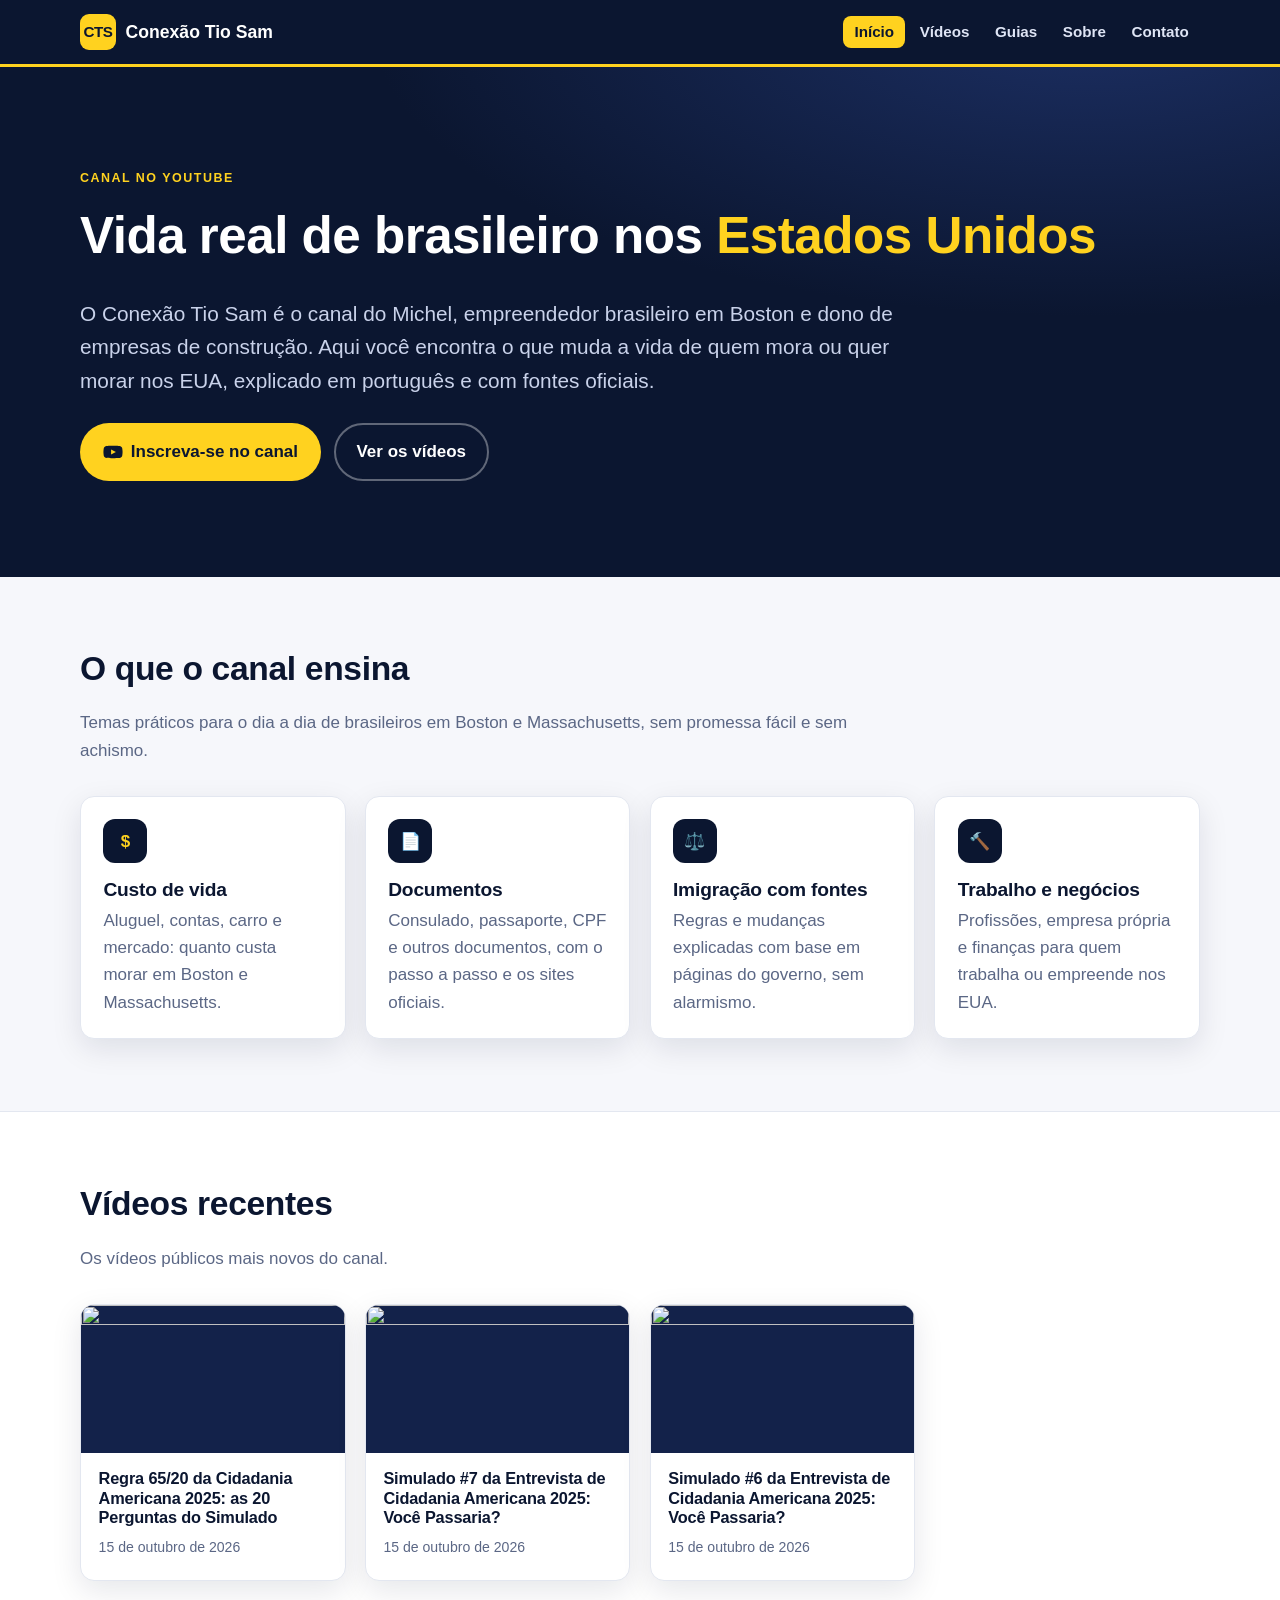
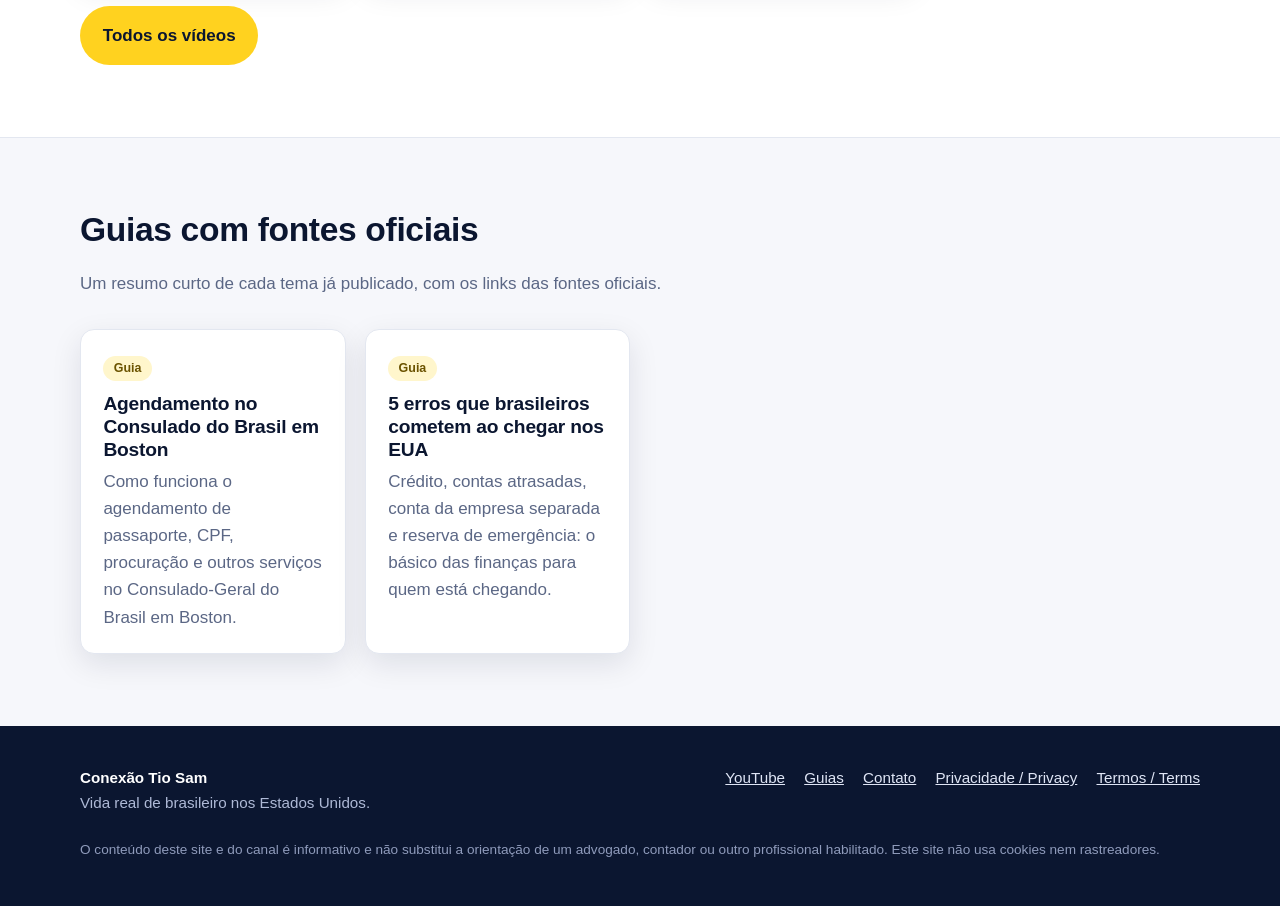
==== index.html @ 6d28f186 "chore: update videos from the YouTube feed" ====
<!doctype html>
<html lang="pt-BR">
<head>
<meta charset="utf-8">
<meta name="viewport" content="width=device-width, initial-scale=1">
<title>Conexão Tio Sam — Vida real de brasileiro nos EUA</title>
<meta name="description" content="Vida real de brasileiro nos Estados Unidos: custo de vida, documentos, trabalho e finanças em Boston e Massachusetts, sempre com fontes oficiais.">
<link rel="canonical" href="https://mmviana92-dev.github.io/conexaotiosam-site/">
<meta property="og:type" content="website">
<meta property="og:site_name" content="Conexão Tio Sam">
<meta property="og:title" content="Conexão Tio Sam — Vida real de brasileiro nos EUA">
<meta property="og:description" content="Vida real de brasileiro nos Estados Unidos: custo de vida, documentos, trabalho e finanças em Boston e Massachusetts, sempre com fontes oficiais.">
<meta property="og:url" content="https://mmviana92-dev.github.io/conexaotiosam-site/">
<meta property="og:image" content="https://mmviana92-dev.github.io/conexaotiosam-site/assets/og-image.png">
<meta property="og:locale" content="pt_BR">
<meta name="twitter:card" content="summary_large_image">
<meta name="theme-color" content="#0b1630">
<link rel="icon" href="assets/favicon.svg" type="image/svg+xml">
<link rel="stylesheet" href="assets/style.css">
</head>
<body>
<a class="skip" href="#conteudo">Pular para o conteúdo</a>
<header class="site-header">
  <nav class="container nav" aria-label="Principal">
    <a class="brand" href="index.html"><span class="brand-mark">CTS</span> Conexão Tio Sam</a>
    <button class="menu-toggle" type="button" aria-expanded="false" aria-controls="menu">Menu</button>
    <ul class="menu" id="menu"><li><a href="index.html" aria-current="page">Início</a></li><li><a href="videos.html">Vídeos</a></li><li><a href="guias/index.html">Guias</a></li><li><a href="sobre.html">Sobre</a></li><li><a href="contato.html">Contato</a></li></ul>
  </nav>
</header>
<main id="conteudo">
<section class="hero"><div class="container">
  <span class="eyebrow">Canal no YouTube</span>
  <h1>Vida real de brasileiro nos <span class="accent">Estados Unidos</span></h1>
  <p class="lead">O Conexão Tio Sam é o canal do Michel, empreendedor brasileiro em Boston e dono de empresas de construção. Aqui você encontra o que muda a vida de quem mora ou quer morar nos EUA, explicado em português e com fontes oficiais.</p>
  <div class="actions">
    <a class="btn btn-primary" href="https://www.youtube.com/@conexaotiosam_?sub_confirmation=1" rel="noopener"><svg viewBox="0 0 24 24" aria-hidden="true"><path fill="currentColor" d="M23 7.2a3 3 0 0 0-2.1-2.1C19 4.6 12 4.6 12 4.6s-7 0-8.9.5A3 3 0 0 0 1 7.2 31 31 0 0 0 .5 12a31 31 0 0 0 .5 4.8 3 3 0 0 0 2.1 2.1c1.9.5 8.9.5 8.9.5s7 0 8.9-.5a3 3 0 0 0 2.1-2.1 31 31 0 0 0 .5-4.8 31 31 0 0 0-.5-4.8ZM9.7 15.1V8.9l5.8 3.1-5.8 3.1Z"/></svg> Inscreva-se no canal</a>
    <a class="btn btn-ghost" href="videos.html">Ver os vídeos</a>
  </div>
</div></section>
<section class="section"><div class="container">
  <div class="section-head"><h2>O que o canal ensina</h2><p>Temas práticos para o dia a dia de brasileiros em Boston e Massachusetts, sem promessa fácil e sem achismo.</p></div>
  <div class="grid">
    <div class="card"><div class="icon">$</div><h3>Custo de vida</h3><p>Aluguel, contas, carro e mercado: quanto custa morar em Boston e Massachusetts.</p></div>
    <div class="card"><div class="icon">📄</div><h3>Documentos</h3><p>Consulado, passaporte, CPF e outros documentos, com o passo a passo e os sites oficiais.</p></div>
    <div class="card"><div class="icon">⚖️</div><h3>Imigração com fontes</h3><p>Regras e mudanças explicadas com base em páginas do governo, sem alarmismo.</p></div>
    <div class="card"><div class="icon">🔨</div><h3>Trabalho e negócios</h3><p>Profissões, empresa própria e finanças para quem trabalha ou empreende nos EUA.</p></div>
  </div>
</div></section>
<section class="section alt"><div class="container">
  <div class="section-head"><h2>Vídeos recentes</h2><p>Os vídeos públicos mais novos do canal.</p></div>
  <div class="grid"><a class="video" href="https://www.youtube.com/watch?v=eAqILwRkPIo" rel="noopener">
  <img class="thumb" src="https://i.ytimg.com/vi/eAqILwRkPIo/hqdefault.jpg" alt="" loading="lazy" width="480" height="360">
  <div class="meta"><h3>Regra 65/20 da Cidadania Americana 2025: as 20 Perguntas do Simulado</h3><time datetime="2026-10-16T02:21:03+00:00">15 de outubro de 2026</time></div>
</a><a class="video" href="https://www.youtube.com/watch?v=yl3jjM030kI" rel="noopener">
  <img class="thumb" src="https://i.ytimg.com/vi/yl3jjM030kI/hqdefault.jpg" alt="" loading="lazy" width="480" height="360">
  <div class="meta"><h3>Simulado #7 da Entrevista de Cidadania Americana 2025: Você Passaria?</h3><time datetime="2026-10-16T02:18:18+00:00">15 de outubro de 2026</time></div>
</a><a class="video" href="https://www.youtube.com/watch?v=9jJKisALvls" rel="noopener">
  <img class="thumb" src="https://i.ytimg.com/vi/9jJKisALvls/hqdefault.jpg" alt="" loading="lazy" width="480" height="360">
  <div class="meta"><h3>Simulado #6 da Entrevista de Cidadania Americana 2025: Você Passaria?</h3><time datetime="2026-10-16T02:15:01+00:00">15 de outubro de 2026</time></div>
</a></div>
  <div class="actions"><a class="btn btn-primary" href="videos.html">Todos os vídeos</a></div>
</div></section>
<section class="section"><div class="container">
  <div class="section-head"><h2>Guias com fontes oficiais</h2><p>Um resumo curto de cada tema já publicado, com os links das fontes oficiais.</p></div>
  <div class="grid"><a class="card" href="guias/agendamento-consulado-boston.html"><span class="tag">Guia</span><h3>Agendamento no Consulado do Brasil em Boston</h3><p>Como funciona o agendamento de passaporte, CPF, procuração e outros serviços no Consulado-Geral do Brasil em Boston.</p></a><a class="card" href="guias/5-erros-ao-chegar-nos-eua.html"><span class="tag">Guia</span><h3>5 erros que brasileiros cometem ao chegar nos EUA</h3><p>Crédito, contas atrasadas, conta da empresa separada e reserva de emergência: o básico das finanças para quem está chegando.</p></a></div>
</div></section>
</main>
<footer class="site-footer">
  <div class="container">
    <div class="footer-grid">
      <div><strong style="color:#fff">Conexão Tio Sam</strong><br>Vida real de brasileiro nos Estados Unidos.</div>
      <ul class="footer-links">
        <li><a href="https://www.youtube.com/@conexaotiosam_?sub_confirmation=1" rel="noopener">YouTube</a></li>
        <li><a href="guias/index.html">Guias</a></li>
        <li><a href="contato.html">Contato</a></li>
        <li><a href="privacy.html">Privacidade / Privacy</a></li>
        <li><a href="terms.html">Termos / Terms</a></li>
      </ul>
    </div>
    <p class="footer-note">O conteúdo deste site e do canal é informativo e não substitui a orientação de um advogado, contador ou outro profissional habilitado. Este site não usa cookies nem rastreadores.</p>
  </div>
</footer>
<script>
  // Menu on small screens (no tracking, no cookies).
  const toggle = document.querySelector('.menu-toggle');
  const menu = document.getElementById('menu');
  toggle.addEventListener('click', () => { const open = menu.classList.toggle('open'); toggle.setAttribute('aria-expanded', String(open)); });
</script>
</body>
</html>
---- assets/style.css ----
/* Conexão Tio Sam — site estático. Cores do canal: azul-marinho e amarelo. Fontes do sistema (nada carregado de fora). */
:root {
  --navy: #0b1630;
  --navy-2: #13224a;
  --navy-3: #1c2f63;
  --yellow: #ffd21f;
  --yellow-dark: #e6b800;
  --ink: #0b1630;
  --text: #24304d;
  --muted: #5b6785;
  --line: #e3e7f0;
  --bg: #f6f7fb;
  --white: #ffffff;
  --radius: 14px;
  --shadow: 0 10px 30px rgba(11, 22, 48, 0.10);
  --font: -apple-system, BlinkMacSystemFont, "Segoe UI", Roboto, "Helvetica Neue", Arial, "Noto Sans", sans-serif;
}

* { box-sizing: border-box; }
html { -webkit-text-size-adjust: 100%; }
body {
  margin: 0;
  font-family: var(--font);
  color: var(--text);
  background: var(--bg);
  line-height: 1.6;
  font-size: 17px;
}
img { max-width: 100%; height: auto; display: block; }
a { color: var(--navy-3); }
a:hover { color: var(--navy); }
h1, h2, h3 { color: var(--ink); line-height: 1.2; margin: 0 0 0.6em; letter-spacing: -0.01em; }
h1 { font-size: clamp(2rem, 5vw, 3.2rem); font-weight: 800; }
h2 { font-size: clamp(1.5rem, 3.4vw, 2.1rem); font-weight: 800; }
h3 { font-size: 1.2rem; font-weight: 700; }
p { margin: 0 0 1em; }
.container { width: min(1120px, 100% - 2.5rem); margin-inline: auto; }
.skip { position: absolute; left: -9999px; }
.skip:focus { left: 1rem; top: 1rem; background: var(--yellow); color: var(--ink); padding: .5rem 1rem; z-index: 10; }

/* Header */
.site-header { background: var(--navy); position: sticky; top: 0; z-index: 5; border-bottom: 3px solid var(--yellow); }
.nav { display: flex; align-items: center; justify-content: space-between; gap: 1rem; min-height: 64px; }
.brand { display: flex; align-items: center; gap: .6rem; color: var(--white); text-decoration: none; font-weight: 800; font-size: 1.1rem; }
.brand-mark { width: 36px; height: 36px; border-radius: 9px; background: var(--yellow); color: var(--navy); display: grid; place-items: center; font-weight: 900; font-size: .95rem; letter-spacing: -0.03em; }
.brand:hover { color: var(--yellow); }
.menu { display: flex; gap: .2rem; list-style: none; margin: 0; padding: 0; flex-wrap: wrap; }
.menu a { color: #dfe5f5; text-decoration: none; padding: .45rem .7rem; border-radius: 8px; font-weight: 600; font-size: .95rem; }
.menu a:hover, .menu a[aria-current="page"] { color: var(--navy); background: var(--yellow); }
.menu-toggle { display: none; background: none; border: 2px solid var(--yellow); color: var(--yellow); border-radius: 8px; padding: .35rem .7rem; font-weight: 700; font-size: .95rem; }

/* Hero */
.hero { background: radial-gradient(1200px 500px at 85% -10%, var(--navy-3), transparent 60%), var(--navy); color: #dfe5f5; padding: clamp(3rem, 8vw, 6rem) 0; }
.hero h1 { color: var(--white); }
.hero h1 .accent { color: var(--yellow); }
.hero p.lead { font-size: clamp(1.05rem, 2.2vw, 1.3rem); max-width: 40em; color: #c9d2ea; }
.eyebrow { display: inline-block; text-transform: uppercase; letter-spacing: .12em; font-size: .78rem; font-weight: 800; color: var(--yellow); margin-bottom: 1rem; }
.actions { display: flex; gap: .8rem; flex-wrap: wrap; margin-top: 1.6rem; }
.btn { display: inline-flex; align-items: center; gap: .5rem; padding: .85rem 1.3rem; border-radius: 999px; font-weight: 800; text-decoration: none; border: 2px solid transparent; transition: transform .15s ease, background .15s ease; }
.btn:hover { transform: translateY(-1px); }
.btn-primary { background: var(--yellow); color: var(--navy); }
.btn-primary:hover { background: var(--yellow-dark); color: var(--navy); }
.btn-ghost { border-color: rgba(255,255,255,.35); color: var(--white); }
.btn-ghost:hover { border-color: var(--yellow); color: var(--yellow); }
.btn svg { width: 20px; height: 20px; }

/* Sections */
.section { padding: clamp(2.5rem, 6vw, 4.5rem) 0; }
.section.alt { background: var(--white); border-block: 1px solid var(--line); }
.section-head { max-width: 46em; margin-bottom: 2rem; }
.section-head p { color: var(--muted); }
.grid { display: grid; gap: 1.2rem; grid-template-columns: repeat(auto-fill, minmax(260px, 1fr)); }
.card { background: var(--white); border: 1px solid var(--line); border-radius: var(--radius); padding: 1.4rem; box-shadow: var(--shadow); }
.card h3 { margin-bottom: .4rem; }
.card p { color: var(--muted); margin: 0; }
.card .tag { display: inline-block; background: #fff6cc; color: #6b5300; border-radius: 999px; padding: .15rem .65rem; font-size: .78rem; font-weight: 800; margin-bottom: .7rem; }
.icon { width: 44px; height: 44px; border-radius: 12px; background: var(--navy); color: var(--yellow); display: grid; place-items: center; margin-bottom: .9rem; font-weight: 900; }
a.card { text-decoration: none; color: inherit; transition: transform .15s ease, border-color .15s ease; display: block; }
a.card:hover { transform: translateY(-2px); border-color: var(--yellow); }

/* Videos */
.video { background: var(--white); border: 1px solid var(--line); border-radius: var(--radius); overflow: hidden; box-shadow: var(--shadow); text-decoration: none; color: inherit; display: flex; flex-direction: column; transition: transform .15s ease; }
.video:hover { transform: translateY(-2px); }
.video .thumb { aspect-ratio: 16 / 9; background: var(--navy-2); object-fit: cover; width: 100%; }
.video .meta { padding: 1rem 1.1rem 1.2rem; }
.video h3 { font-size: 1.02rem; margin-bottom: .35rem; }
.video time { color: var(--muted); font-size: .88rem; }

/* Prose pages */
.page-hero { background: var(--navy); color: #c9d2ea; padding: 2.8rem 0 2.4rem; }
.page-hero h1 { color: var(--white); margin-bottom: .3rem; }
.page-hero p { margin: 0; max-width: 46em; }
.prose { max-width: 760px; }
.prose h2 { margin-top: 2rem; font-size: 1.5rem; }
.prose h3 { margin-top: 1.4rem; }
.prose ul { padding-left: 1.2rem; }
.prose li { margin-bottom: .45rem; }
.sources { background: var(--white); border: 1px solid var(--line); border-left: 5px solid var(--yellow); border-radius: 10px; padding: 1rem 1.2rem; }
.sources ul { margin: .4rem 0 0; }
.notice { background: #fff8d6; border: 1px solid #f1d669; color: #4d3d00; border-radius: 10px; padding: .9rem 1.1rem; font-size: .95rem; }
.lang { border-top: 1px solid var(--line); margin-top: 2.5rem; padding-top: 1.5rem; }
.updated { color: var(--muted); font-size: .9rem; }

/* Footer */
.site-footer { background: var(--navy); color: #aeb9d6; padding: 2.5rem 0 2rem; margin-top: 0; font-size: .95rem; }
.site-footer a { color: #dfe5f5; }
.site-footer a:hover { color: var(--yellow); }
.footer-grid { display: flex; flex-wrap: wrap; gap: 1.5rem 3rem; justify-content: space-between; }
.footer-links { display: flex; flex-wrap: wrap; gap: .4rem 1.2rem; list-style: none; padding: 0; margin: 0; }
.footer-note { margin-top: 1.5rem; font-size: .85rem; color: #8f9bbb; }

@media (max-width: 760px) {
  body { font-size: 16px; }
  .menu-toggle { display: inline-block; }
  .menu { display: none; position: absolute; top: 64px; left: 0; right: 0; background: var(--navy); flex-direction: column; padding: .6rem 1rem 1rem; border-bottom: 3px solid var(--yellow); }
  .menu.open { display: flex; }
  .menu a { display: block; padding: .7rem .8rem; }
  .nav { position: relative; }
}

@media (prefers-reduced-motion: reduce) {
  * { transition: none !important; }
}
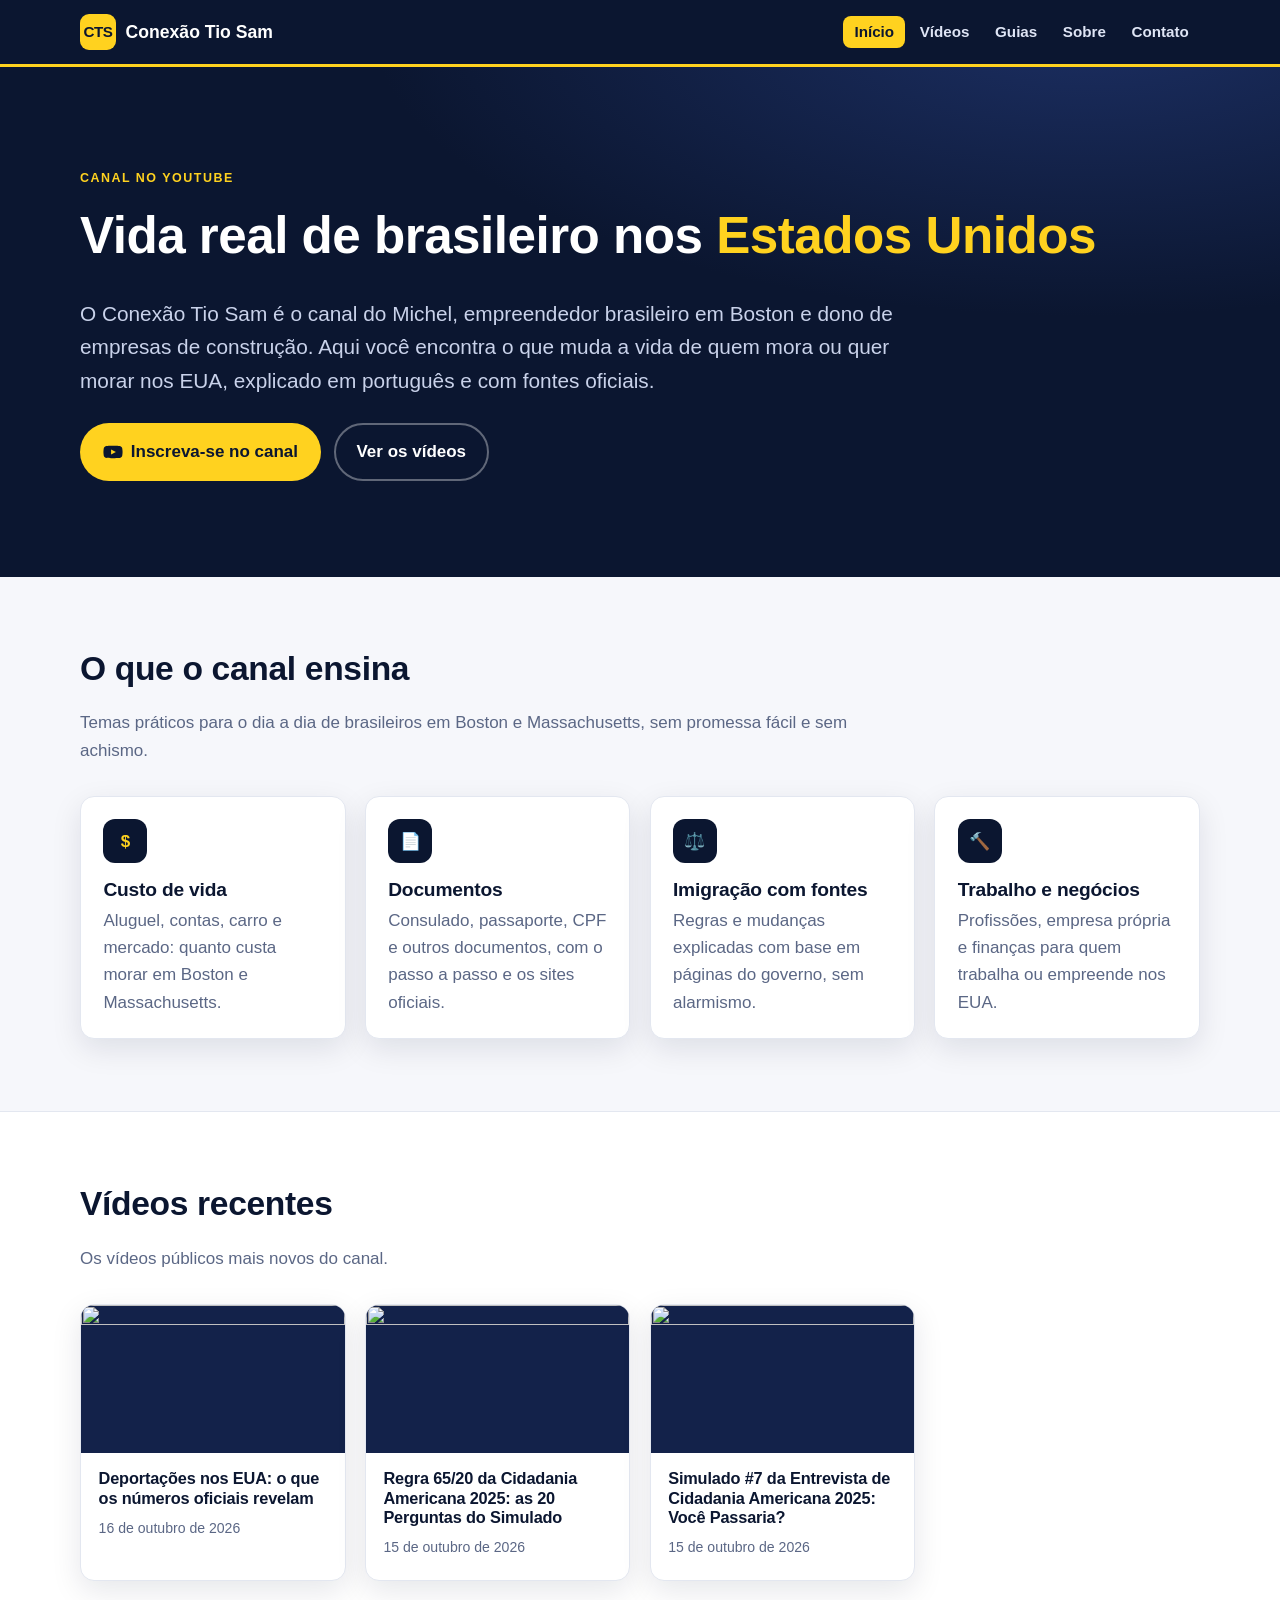
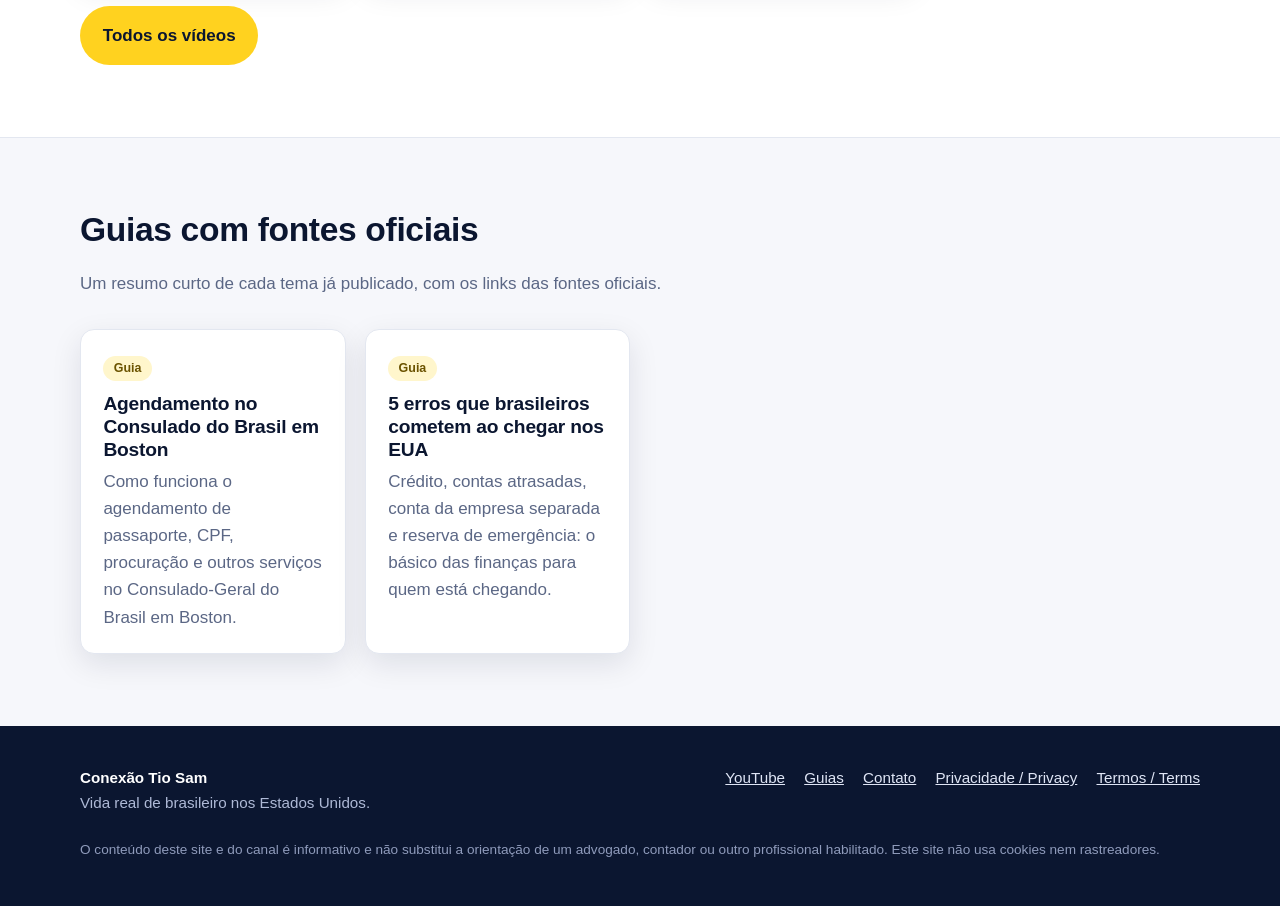
==== commit 6e07d22f: "chore: update videos from the YouTube feed" ====
--- a/index.html
+++ b/index.html
@@ -48,15 +48,15 @@
 </div></section>
 <section class="section alt"><div class="container">
   <div class="section-head"><h2>Vídeos recentes</h2><p>Os vídeos públicos mais novos do canal.</p></div>
-  <div class="grid"><a class="video" href="https://www.youtube.com/watch?v=eAqILwRkPIo" rel="noopener">
+  <div class="grid"><a class="video" href="https://www.youtube.com/watch?v=muyE3lCXwDc" rel="noopener">
+  <img class="thumb" src="https://i.ytimg.com/vi/muyE3lCXwDc/hqdefault.jpg" alt="" loading="lazy" width="480" height="360">
+  <div class="meta"><h3>Deportações nos EUA: o que os números oficiais revelam</h3><time datetime="2026-10-16T22:00:13+00:00">16 de outubro de 2026</time></div>
+</a><a class="video" href="https://www.youtube.com/watch?v=eAqILwRkPIo" rel="noopener">
   <img class="thumb" src="https://i.ytimg.com/vi/eAqILwRkPIo/hqdefault.jpg" alt="" loading="lazy" width="480" height="360">
   <div class="meta"><h3>Regra 65/20 da Cidadania Americana 2025: as 20 Perguntas do Simulado</h3><time datetime="2026-10-16T02:21:03+00:00">15 de outubro de 2026</time></div>
 </a><a class="video" href="https://www.youtube.com/watch?v=yl3jjM030kI" rel="noopener">
   <img class="thumb" src="https://i.ytimg.com/vi/yl3jjM030kI/hqdefault.jpg" alt="" loading="lazy" width="480" height="360">
   <div class="meta"><h3>Simulado #7 da Entrevista de Cidadania Americana 2025: Você Passaria?</h3><time datetime="2026-10-16T02:18:18+00:00">15 de outubro de 2026</time></div>
-</a><a class="video" href="https://www.youtube.com/watch?v=9jJKisALvls" rel="noopener">
-  <img class="thumb" src="https://i.ytimg.com/vi/9jJKisALvls/hqdefault.jpg" alt="" loading="lazy" width="480" height="360">
-  <div class="meta"><h3>Simulado #6 da Entrevista de Cidadania Americana 2025: Você Passaria?</h3><time datetime="2026-10-16T02:15:01+00:00">15 de outubro de 2026</time></div>
 </a></div>
   <div class="actions"><a class="btn btn-primary" href="videos.html">Todos os vídeos</a></div>
 </div></section>
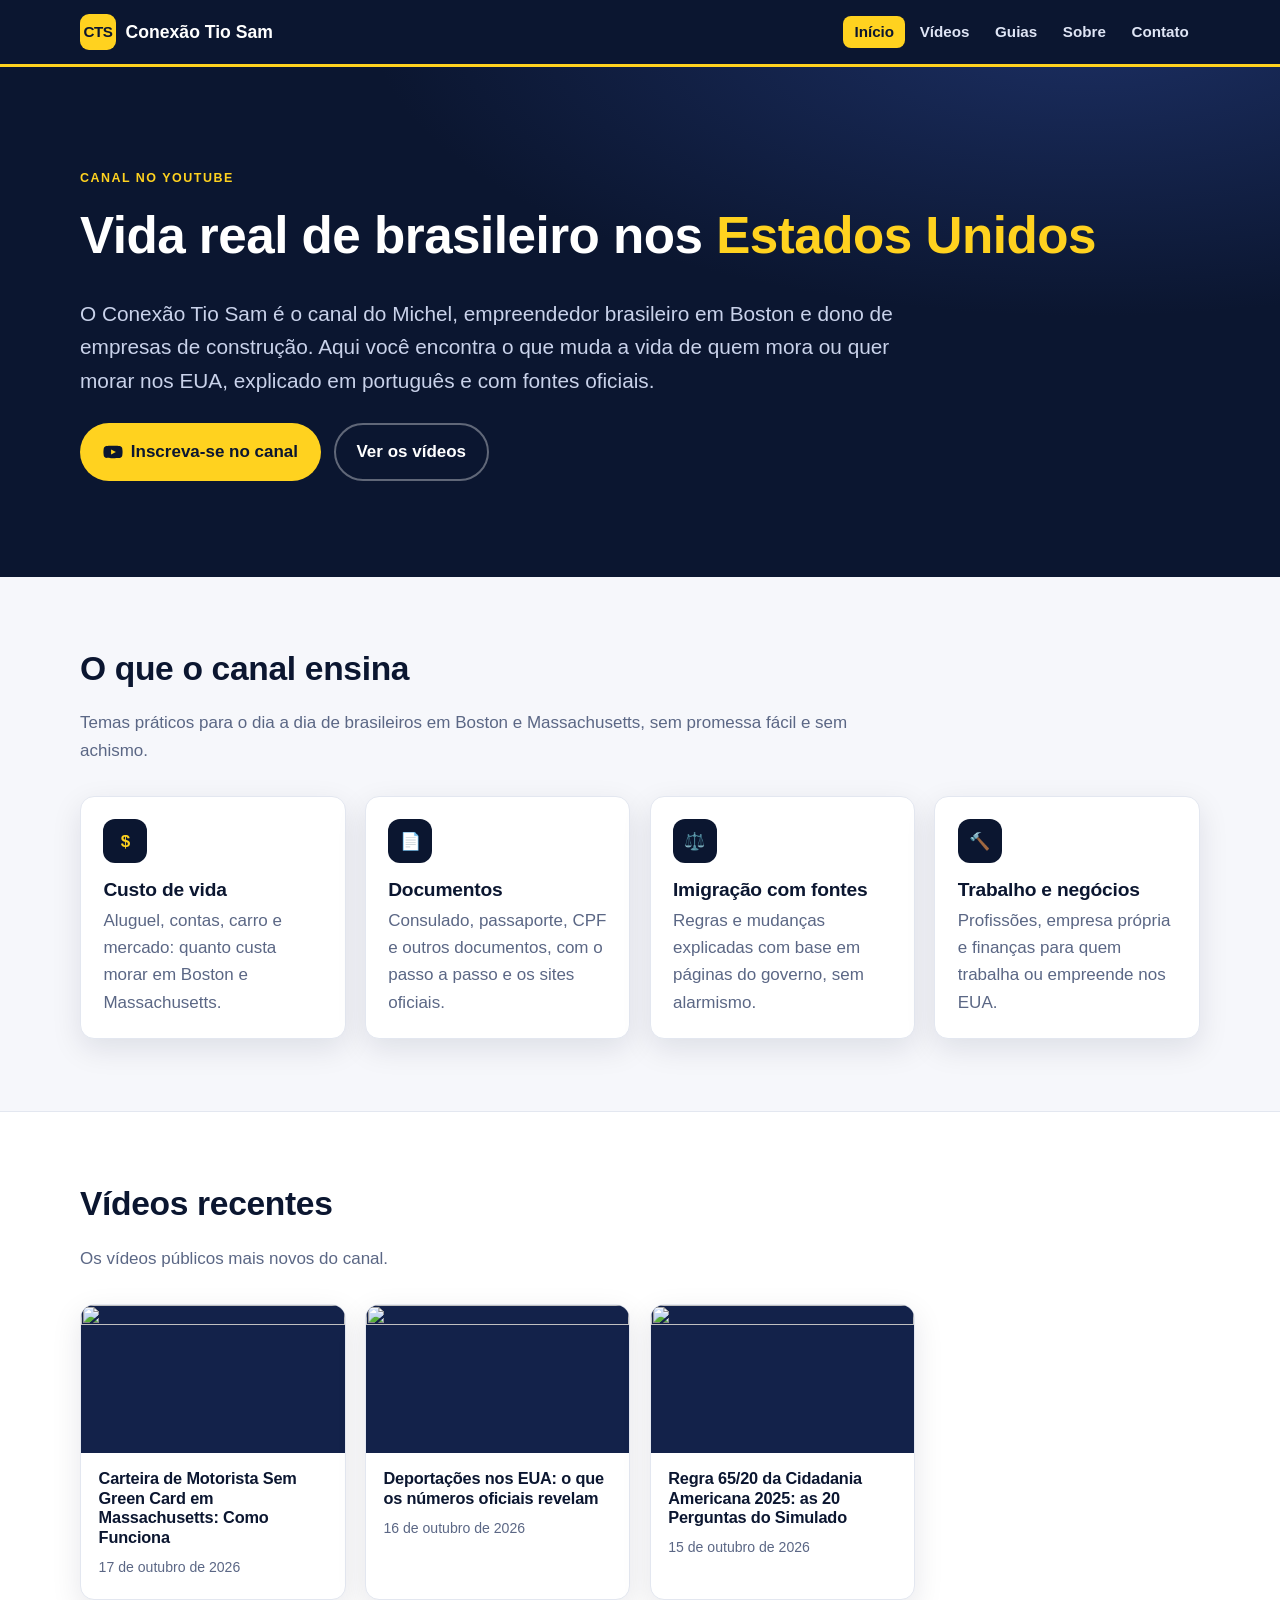
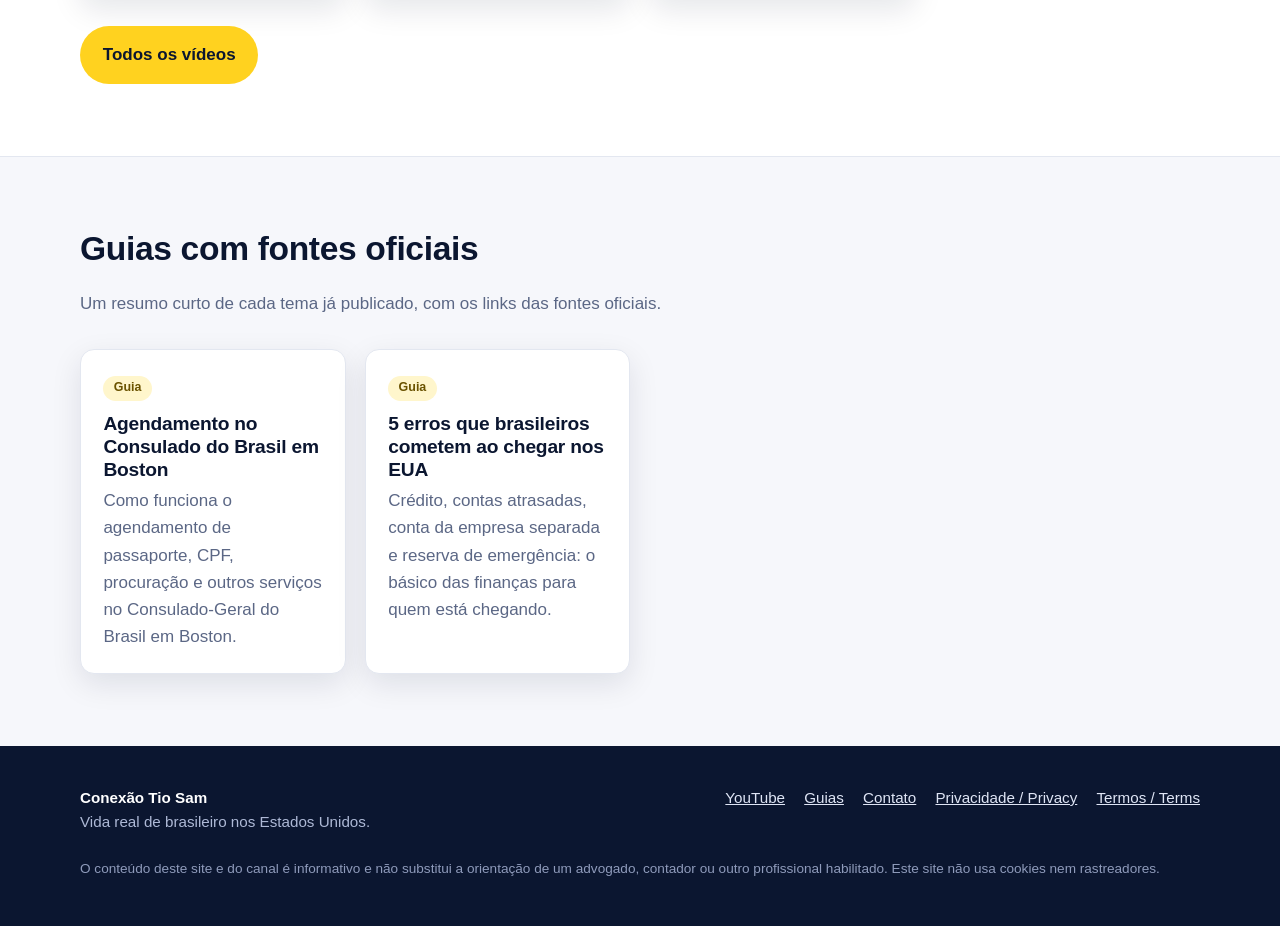
==== commit b176f24b: "chore: update videos from the YouTube feed" ====
--- a/index.html
+++ b/index.html
@@ -48,15 +48,15 @@
 </div></section>
 <section class="section alt"><div class="container">
   <div class="section-head"><h2>Vídeos recentes</h2><p>Os vídeos públicos mais novos do canal.</p></div>
-  <div class="grid"><a class="video" href="https://www.youtube.com/watch?v=muyE3lCXwDc" rel="noopener">
+  <div class="grid"><a class="video" href="https://www.youtube.com/watch?v=l7G0Q30HgtM" rel="noopener">
+  <img class="thumb" src="https://i.ytimg.com/vi/l7G0Q30HgtM/hqdefault.jpg" alt="" loading="lazy" width="480" height="360">
+  <div class="meta"><h3>Carteira de Motorista Sem Green Card em Massachusetts: Como Funciona</h3><time datetime="2026-10-17T22:00:00+00:00">17 de outubro de 2026</time></div>
+</a><a class="video" href="https://www.youtube.com/watch?v=muyE3lCXwDc" rel="noopener">
   <img class="thumb" src="https://i.ytimg.com/vi/muyE3lCXwDc/hqdefault.jpg" alt="" loading="lazy" width="480" height="360">
   <div class="meta"><h3>Deportações nos EUA: o que os números oficiais revelam</h3><time datetime="2026-10-16T22:00:13+00:00">16 de outubro de 2026</time></div>
 </a><a class="video" href="https://www.youtube.com/watch?v=eAqILwRkPIo" rel="noopener">
   <img class="thumb" src="https://i.ytimg.com/vi/eAqILwRkPIo/hqdefault.jpg" alt="" loading="lazy" width="480" height="360">
   <div class="meta"><h3>Regra 65/20 da Cidadania Americana 2025: as 20 Perguntas do Simulado</h3><time datetime="2026-10-16T02:21:03+00:00">15 de outubro de 2026</time></div>
-</a><a class="video" href="https://www.youtube.com/watch?v=yl3jjM030kI" rel="noopener">
-  <img class="thumb" src="https://i.ytimg.com/vi/yl3jjM030kI/hqdefault.jpg" alt="" loading="lazy" width="480" height="360">
-  <div class="meta"><h3>Simulado #7 da Entrevista de Cidadania Americana 2025: Você Passaria?</h3><time datetime="2026-10-16T02:18:18+00:00">15 de outubro de 2026</time></div>
 </a></div>
   <div class="actions"><a class="btn btn-primary" href="videos.html">Todos os vídeos</a></div>
 </div></section>
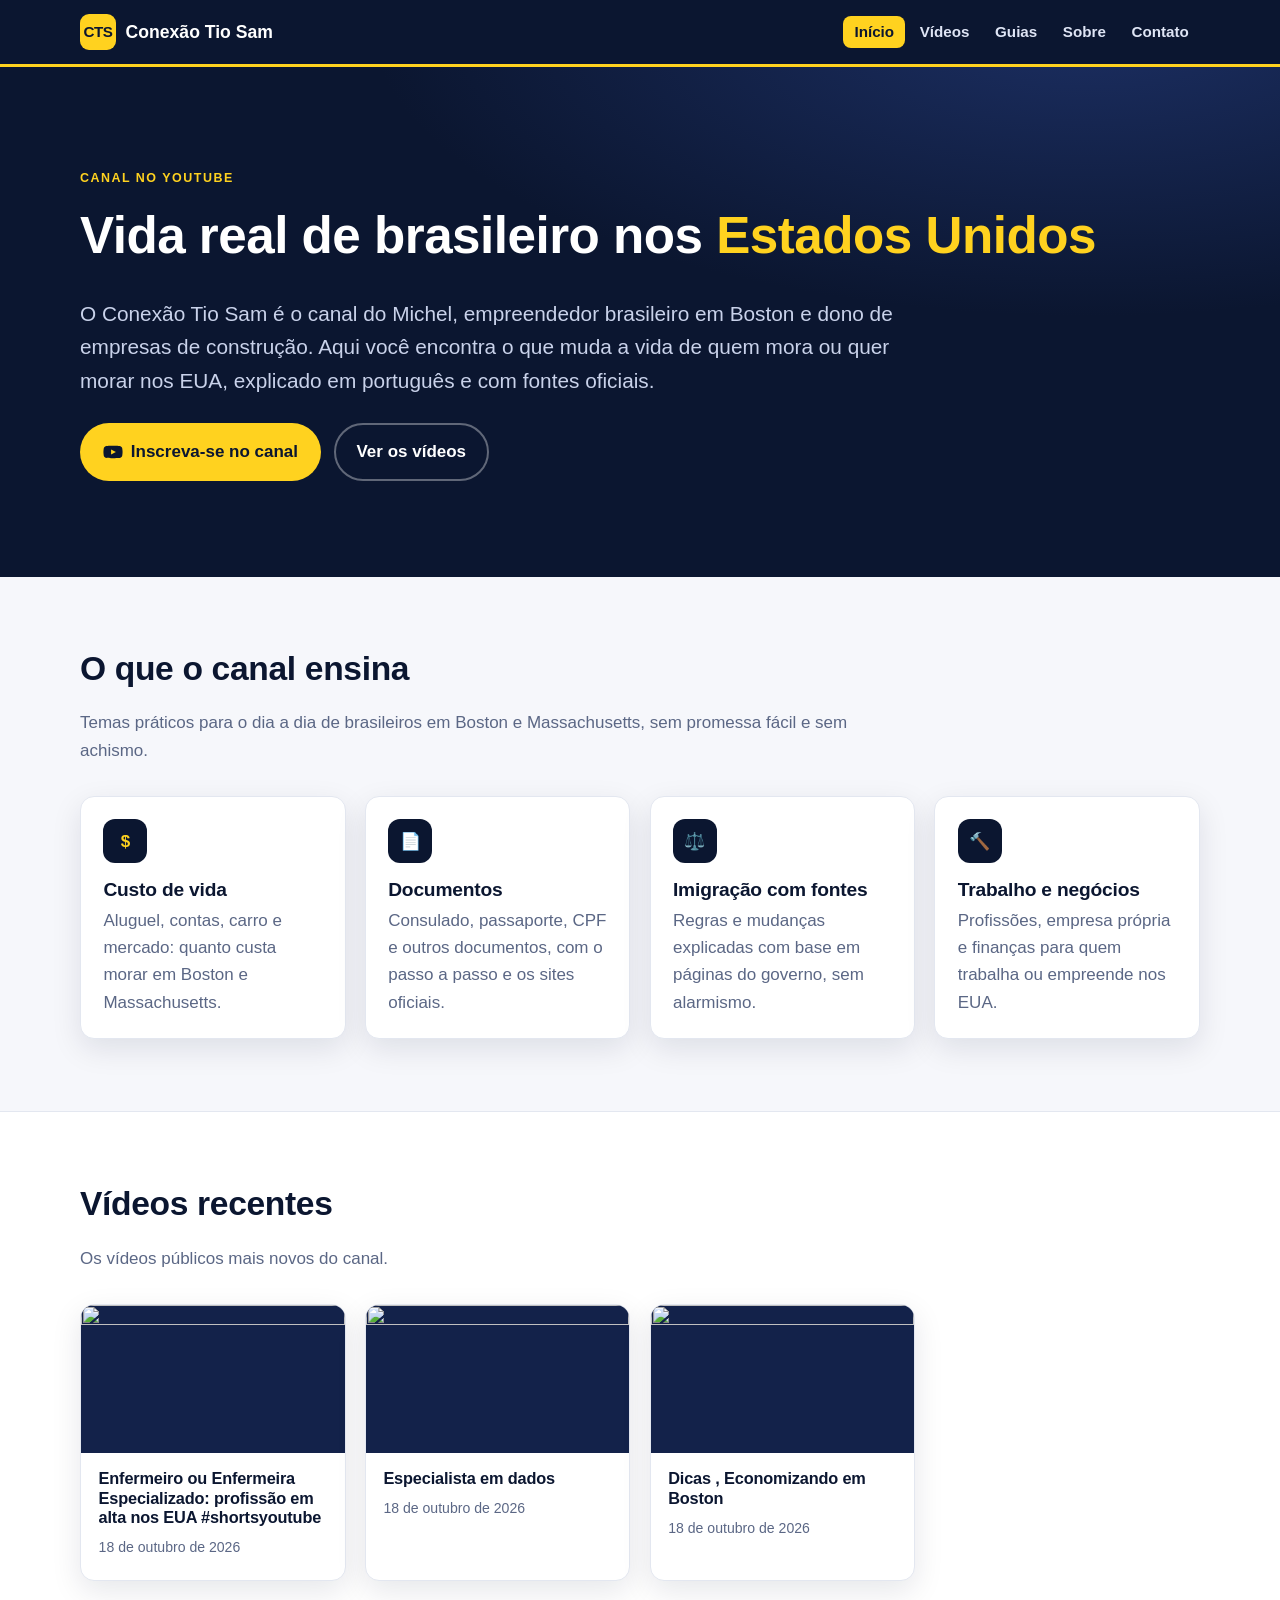
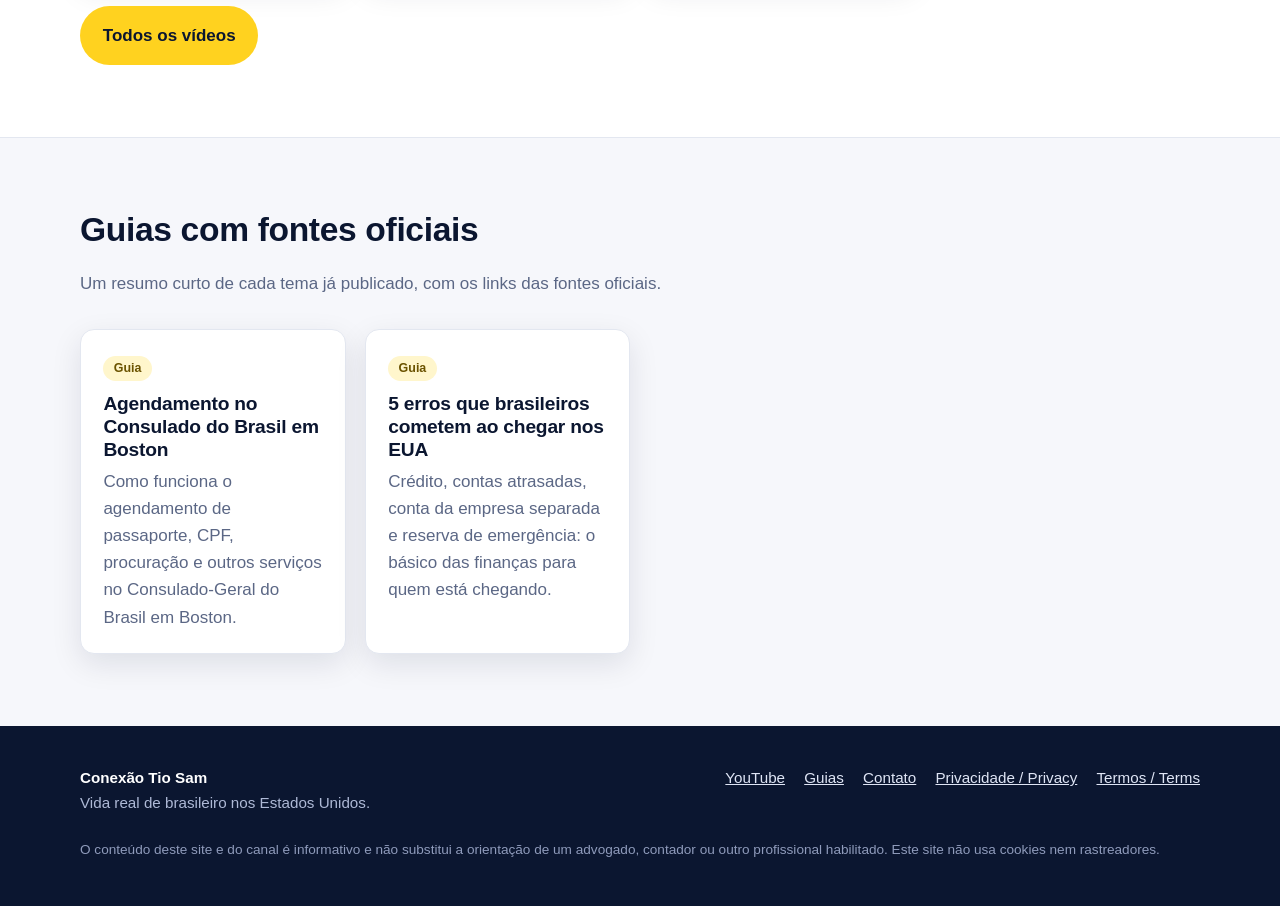
==== commit c4fa081e: "chore: update videos from the YouTube feed" ====
--- a/index.html
+++ b/index.html
@@ -48,15 +48,15 @@
 </div></section>
 <section class="section alt"><div class="container">
   <div class="section-head"><h2>Vídeos recentes</h2><p>Os vídeos públicos mais novos do canal.</p></div>
-  <div class="grid"><a class="video" href="https://www.youtube.com/watch?v=l7G0Q30HgtM" rel="noopener">
-  <img class="thumb" src="https://i.ytimg.com/vi/l7G0Q30HgtM/hqdefault.jpg" alt="" loading="lazy" width="480" height="360">
-  <div class="meta"><h3>Carteira de Motorista Sem Green Card em Massachusetts: Como Funciona</h3><time datetime="2026-10-17T22:00:00+00:00">17 de outubro de 2026</time></div>
-</a><a class="video" href="https://www.youtube.com/watch?v=muyE3lCXwDc" rel="noopener">
-  <img class="thumb" src="https://i.ytimg.com/vi/muyE3lCXwDc/hqdefault.jpg" alt="" loading="lazy" width="480" height="360">
-  <div class="meta"><h3>Deportações nos EUA: o que os números oficiais revelam</h3><time datetime="2026-10-16T22:00:13+00:00">16 de outubro de 2026</time></div>
-</a><a class="video" href="https://www.youtube.com/watch?v=eAqILwRkPIo" rel="noopener">
-  <img class="thumb" src="https://i.ytimg.com/vi/eAqILwRkPIo/hqdefault.jpg" alt="" loading="lazy" width="480" height="360">
-  <div class="meta"><h3>Regra 65/20 da Cidadania Americana 2025: as 20 Perguntas do Simulado</h3><time datetime="2026-10-16T02:21:03+00:00">15 de outubro de 2026</time></div>
+  <div class="grid"><a class="video" href="https://www.youtube.com/watch?v=fO0kcwBn2V8" rel="noopener">
+  <img class="thumb" src="https://i.ytimg.com/vi/fO0kcwBn2V8/hqdefault.jpg" alt="" loading="lazy" width="480" height="360">
+  <div class="meta"><h3>Enfermeiro ou Enfermeira Especializado: profissão em alta nos EUA #shortsyoutube</h3><time datetime="2026-10-19T02:05:38+00:00">18 de outubro de 2026</time></div>
+</a><a class="video" href="https://www.youtube.com/watch?v=V6AsGTejgRs" rel="noopener">
+  <img class="thumb" src="https://i.ytimg.com/vi/V6AsGTejgRs/hqdefault.jpg" alt="" loading="lazy" width="480" height="360">
+  <div class="meta"><h3>Especialista em dados</h3><time datetime="2026-10-19T01:59:12+00:00">18 de outubro de 2026</time></div>
+</a><a class="video" href="https://www.youtube.com/watch?v=fqsTmogbdAw" rel="noopener">
+  <img class="thumb" src="https://i.ytimg.com/vi/fqsTmogbdAw/hqdefault.jpg" alt="" loading="lazy" width="480" height="360">
+  <div class="meta"><h3>Dicas , Economizando em Boston</h3><time datetime="2026-10-18T20:33:17+00:00">18 de outubro de 2026</time></div>
 </a></div>
   <div class="actions"><a class="btn btn-primary" href="videos.html">Todos os vídeos</a></div>
 </div></section>
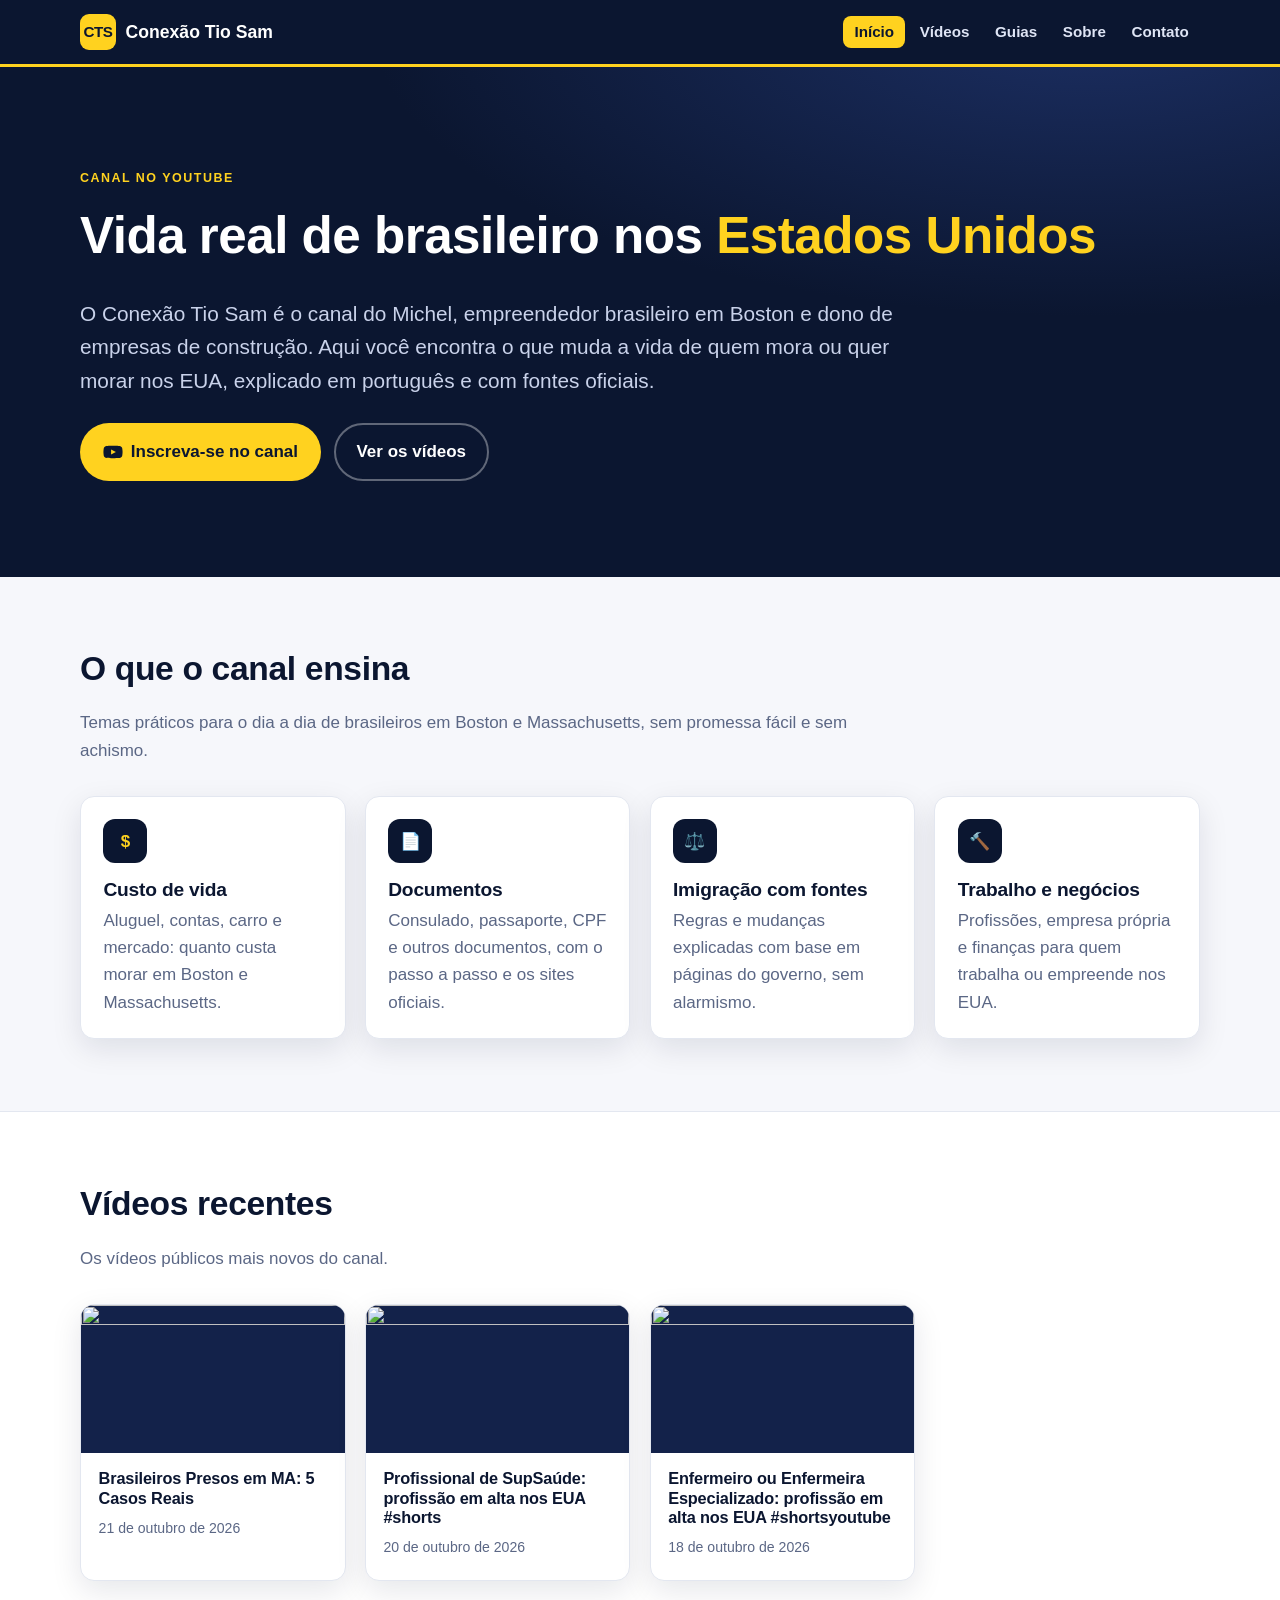
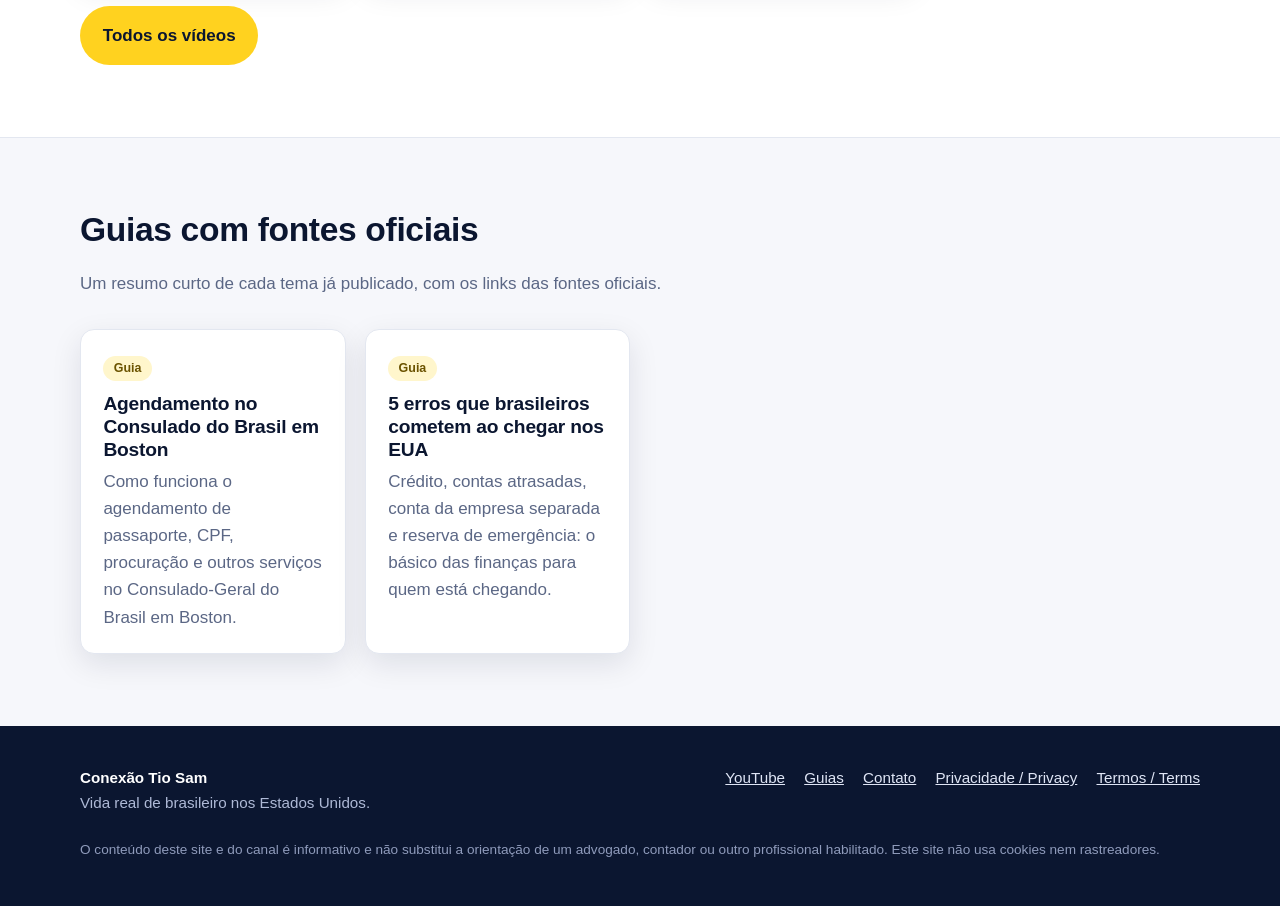
==== commit 9b92e36d: "chore: update videos from the YouTube feed" ====
--- a/index.html
+++ b/index.html
@@ -48,15 +48,15 @@
 </div></section>
 <section class="section alt"><div class="container">
   <div class="section-head"><h2>Vídeos recentes</h2><p>Os vídeos públicos mais novos do canal.</p></div>
-  <div class="grid"><a class="video" href="https://www.youtube.com/watch?v=fO0kcwBn2V8" rel="noopener">
+  <div class="grid"><a class="video" href="https://www.youtube.com/watch?v=xthdwCi5CdI" rel="noopener">
+  <img class="thumb" src="https://i.ytimg.com/vi/xthdwCi5CdI/hqdefault.jpg" alt="" loading="lazy" width="480" height="360">
+  <div class="meta"><h3>Brasileiros Presos em MA: 5 Casos Reais</h3><time datetime="2026-10-21T04:00:18+00:00">21 de outubro de 2026</time></div>
+</a><a class="video" href="https://www.youtube.com/watch?v=1b9tmJ3hJ-c" rel="noopener">
+  <img class="thumb" src="https://i.ytimg.com/vi/1b9tmJ3hJ-c/hqdefault.jpg" alt="" loading="lazy" width="480" height="360">
+  <div class="meta"><h3>Profissional de SupSaúde: profissão em alta nos EUA #shorts</h3><time datetime="2026-10-21T02:15:44+00:00">20 de outubro de 2026</time></div>
+</a><a class="video" href="https://www.youtube.com/watch?v=fO0kcwBn2V8" rel="noopener">
   <img class="thumb" src="https://i.ytimg.com/vi/fO0kcwBn2V8/hqdefault.jpg" alt="" loading="lazy" width="480" height="360">
   <div class="meta"><h3>Enfermeiro ou Enfermeira Especializado: profissão em alta nos EUA #shortsyoutube</h3><time datetime="2026-10-19T02:05:38+00:00">18 de outubro de 2026</time></div>
-</a><a class="video" href="https://www.youtube.com/watch?v=V6AsGTejgRs" rel="noopener">
-  <img class="thumb" src="https://i.ytimg.com/vi/V6AsGTejgRs/hqdefault.jpg" alt="" loading="lazy" width="480" height="360">
-  <div class="meta"><h3>Especialista em dados</h3><time datetime="2026-10-19T01:59:12+00:00">18 de outubro de 2026</time></div>
-</a><a class="video" href="https://www.youtube.com/watch?v=fqsTmogbdAw" rel="noopener">
-  <img class="thumb" src="https://i.ytimg.com/vi/fqsTmogbdAw/hqdefault.jpg" alt="" loading="lazy" width="480" height="360">
-  <div class="meta"><h3>Dicas , Economizando em Boston</h3><time datetime="2026-10-18T20:33:17+00:00">18 de outubro de 2026</time></div>
 </a></div>
   <div class="actions"><a class="btn btn-primary" href="videos.html">Todos os vídeos</a></div>
 </div></section>
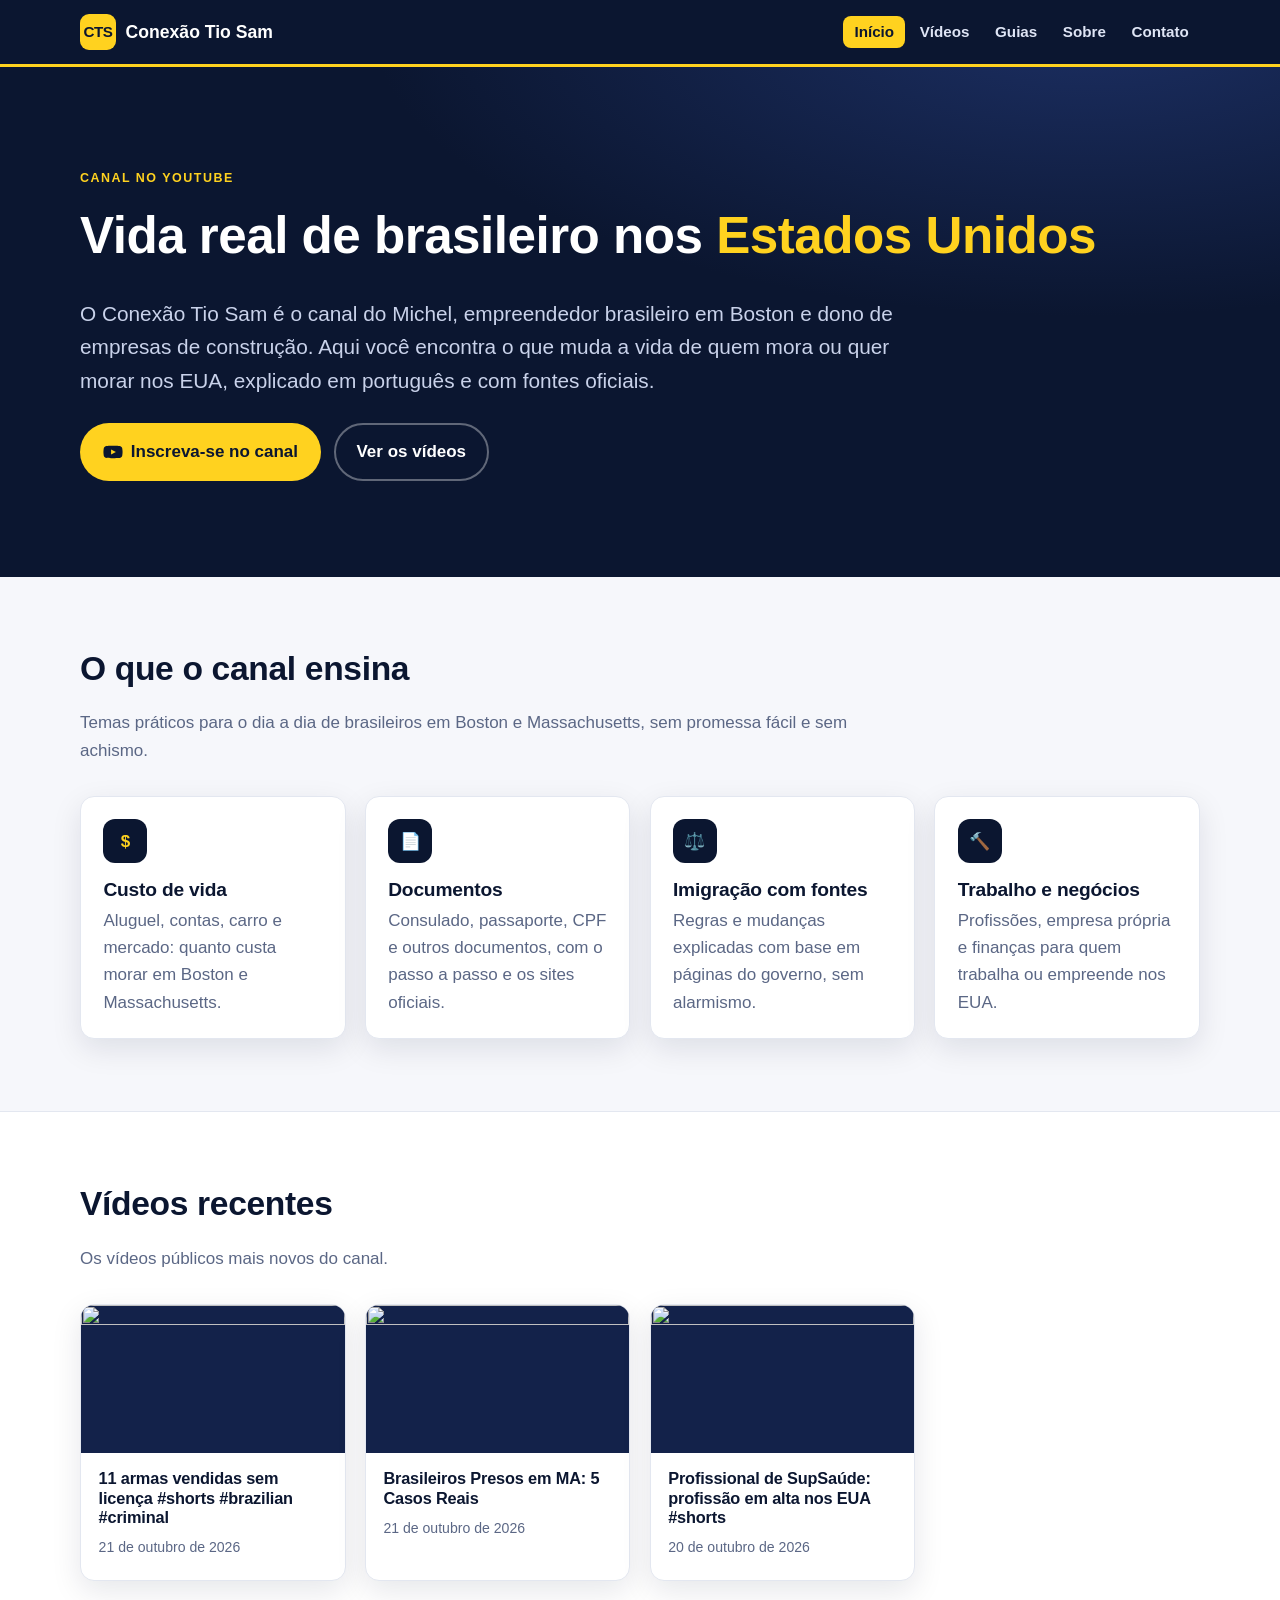
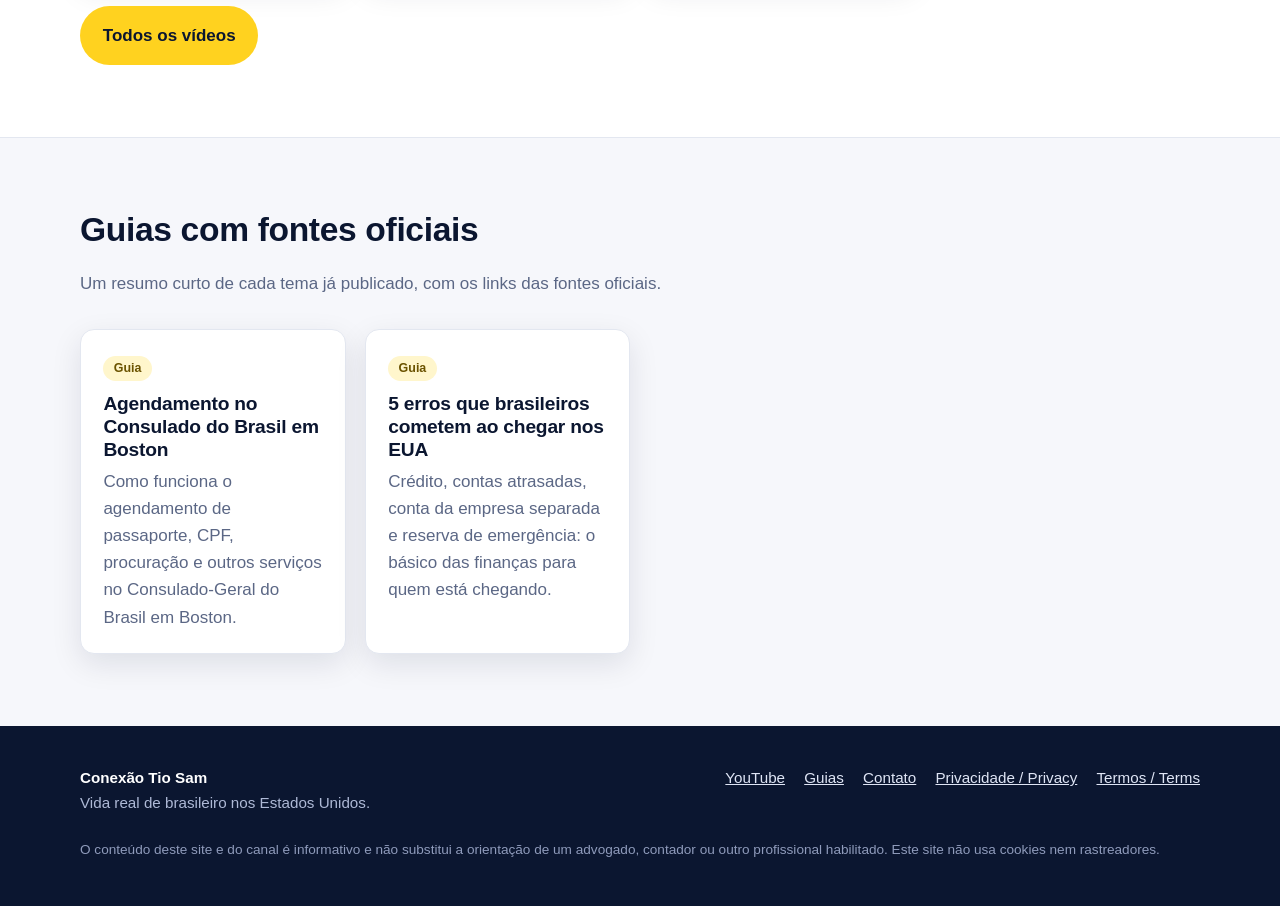
==== commit f462a824: "chore: update videos from the YouTube feed" ====
--- a/index.html
+++ b/index.html
@@ -48,15 +48,15 @@
 </div></section>
 <section class="section alt"><div class="container">
   <div class="section-head"><h2>Vídeos recentes</h2><p>Os vídeos públicos mais novos do canal.</p></div>
-  <div class="grid"><a class="video" href="https://www.youtube.com/watch?v=xthdwCi5CdI" rel="noopener">
+  <div class="grid"><a class="video" href="https://www.youtube.com/watch?v=LOQDQFfXfsQ" rel="noopener">
+  <img class="thumb" src="https://i.ytimg.com/vi/LOQDQFfXfsQ/hqdefault.jpg" alt="" loading="lazy" width="480" height="360">
+  <div class="meta"><h3>11 armas vendidas sem licença #shorts #brazilian #criminal</h3><time datetime="2026-10-21T14:07:11+00:00">21 de outubro de 2026</time></div>
+</a><a class="video" href="https://www.youtube.com/watch?v=xthdwCi5CdI" rel="noopener">
   <img class="thumb" src="https://i.ytimg.com/vi/xthdwCi5CdI/hqdefault.jpg" alt="" loading="lazy" width="480" height="360">
   <div class="meta"><h3>Brasileiros Presos em MA: 5 Casos Reais</h3><time datetime="2026-10-21T04:00:18+00:00">21 de outubro de 2026</time></div>
 </a><a class="video" href="https://www.youtube.com/watch?v=1b9tmJ3hJ-c" rel="noopener">
   <img class="thumb" src="https://i.ytimg.com/vi/1b9tmJ3hJ-c/hqdefault.jpg" alt="" loading="lazy" width="480" height="360">
   <div class="meta"><h3>Profissional de SupSaúde: profissão em alta nos EUA #shorts</h3><time datetime="2026-10-21T02:15:44+00:00">20 de outubro de 2026</time></div>
-</a><a class="video" href="https://www.youtube.com/watch?v=fO0kcwBn2V8" rel="noopener">
-  <img class="thumb" src="https://i.ytimg.com/vi/fO0kcwBn2V8/hqdefault.jpg" alt="" loading="lazy" width="480" height="360">
-  <div class="meta"><h3>Enfermeiro ou Enfermeira Especializado: profissão em alta nos EUA #shortsyoutube</h3><time datetime="2026-10-19T02:05:38+00:00">18 de outubro de 2026</time></div>
 </a></div>
   <div class="actions"><a class="btn btn-primary" href="videos.html">Todos os vídeos</a></div>
 </div></section>
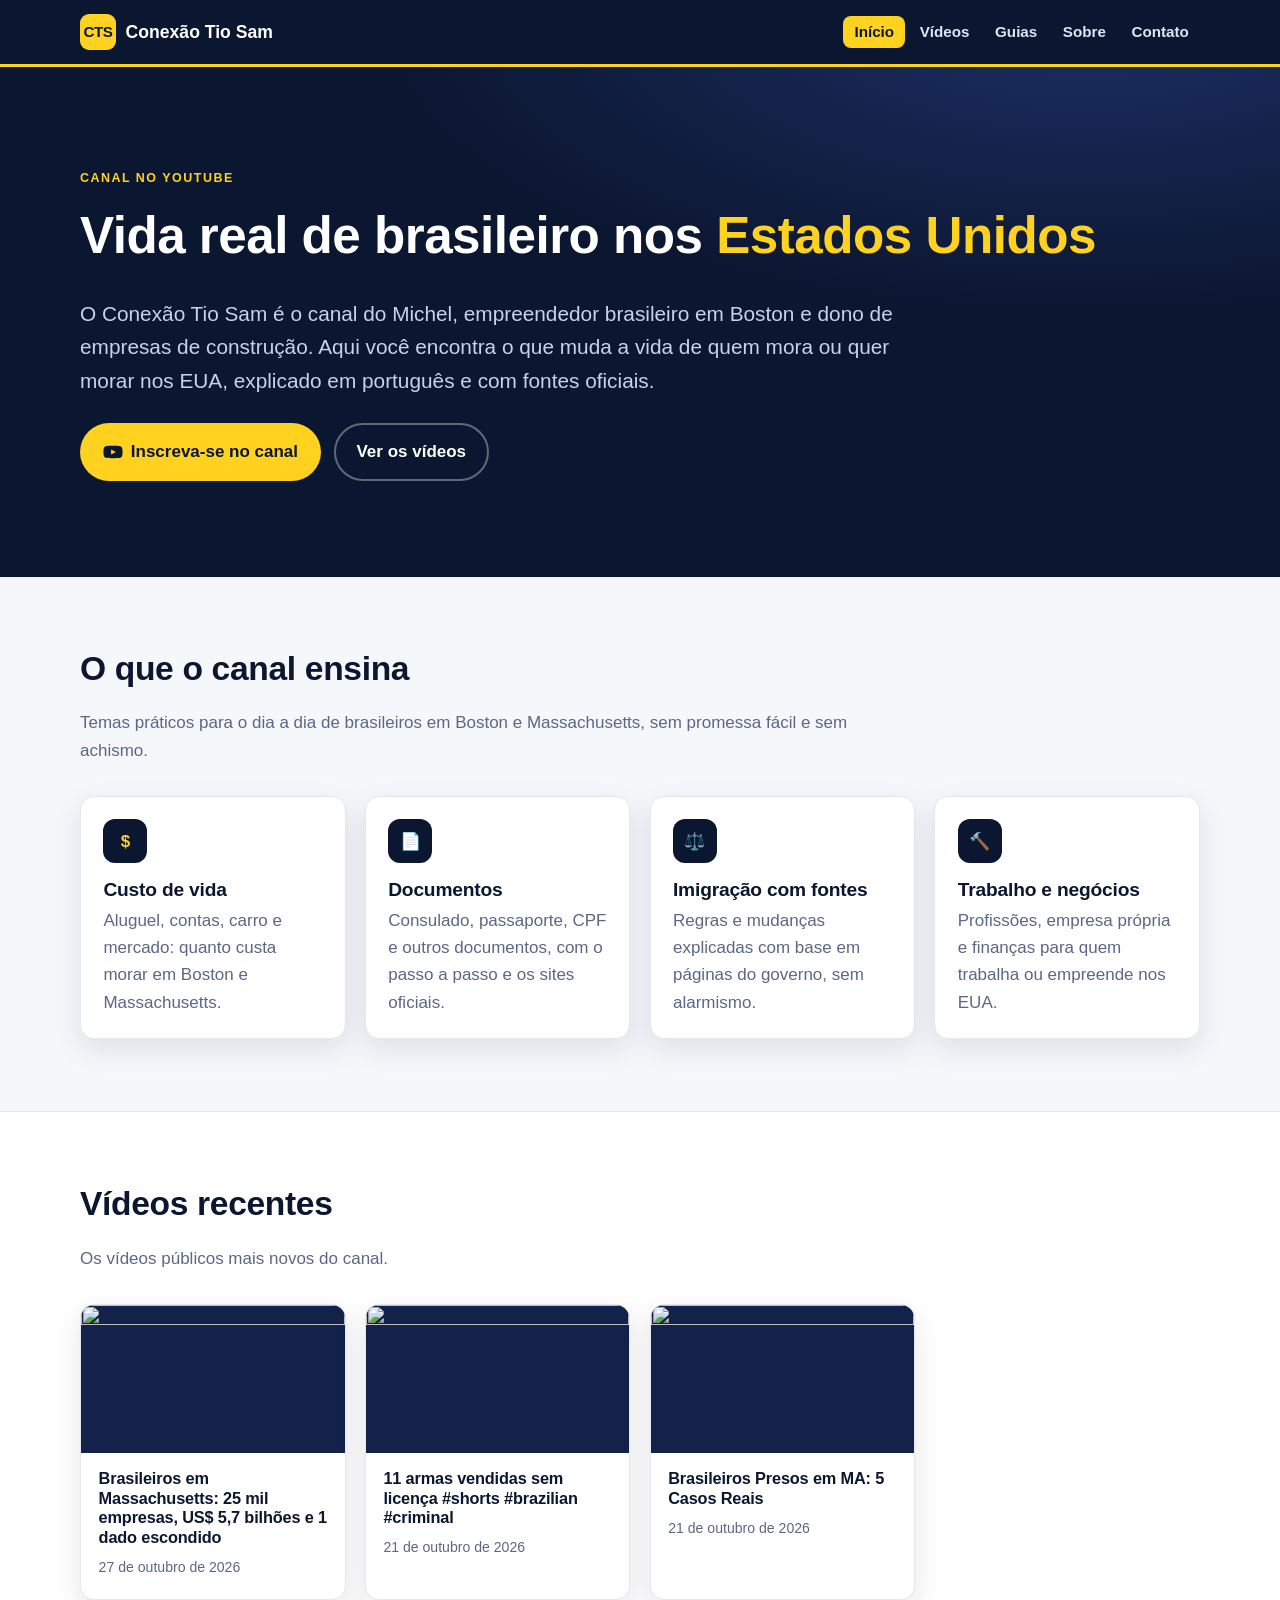
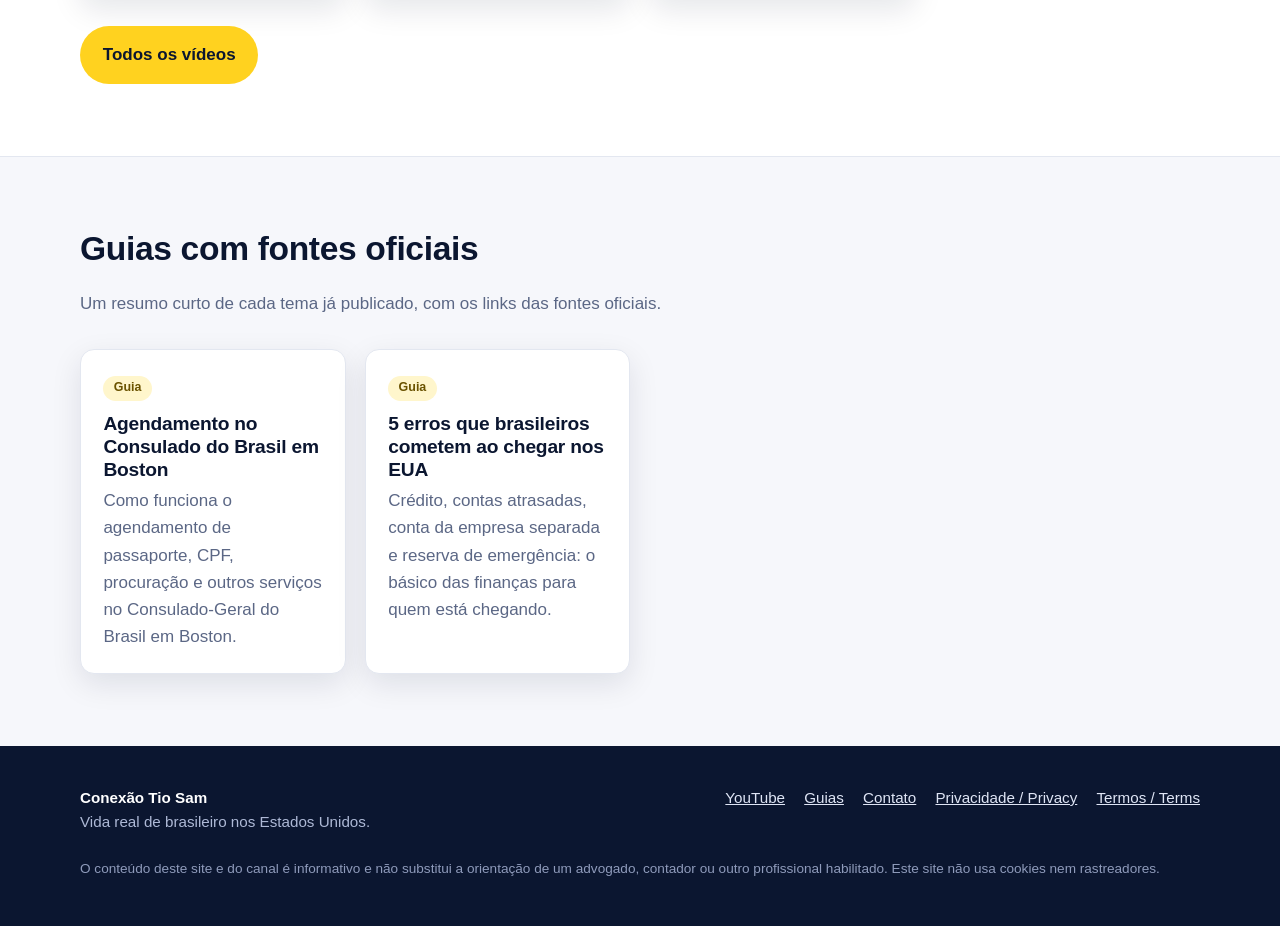
==== commit 0d314287: "chore: update videos from the YouTube feed" ====
--- a/index.html
+++ b/index.html
@@ -48,15 +48,15 @@
 </div></section>
 <section class="section alt"><div class="container">
   <div class="section-head"><h2>Vídeos recentes</h2><p>Os vídeos públicos mais novos do canal.</p></div>
-  <div class="grid"><a class="video" href="https://www.youtube.com/watch?v=LOQDQFfXfsQ" rel="noopener">
+  <div class="grid"><a class="video" href="https://www.youtube.com/watch?v=ST39m_5a4UE" rel="noopener">
+  <img class="thumb" src="https://i.ytimg.com/vi/ST39m_5a4UE/hqdefault.jpg" alt="" loading="lazy" width="480" height="360">
+  <div class="meta"><h3>Brasileiros em Massachusetts: 25 mil empresas, US$ 5,7 bilhões e 1 dado escondido</h3><time datetime="2026-10-27T22:00:24+00:00">27 de outubro de 2026</time></div>
+</a><a class="video" href="https://www.youtube.com/watch?v=LOQDQFfXfsQ" rel="noopener">
   <img class="thumb" src="https://i.ytimg.com/vi/LOQDQFfXfsQ/hqdefault.jpg" alt="" loading="lazy" width="480" height="360">
   <div class="meta"><h3>11 armas vendidas sem licença #shorts #brazilian #criminal</h3><time datetime="2026-10-21T14:07:11+00:00">21 de outubro de 2026</time></div>
 </a><a class="video" href="https://www.youtube.com/watch?v=xthdwCi5CdI" rel="noopener">
   <img class="thumb" src="https://i.ytimg.com/vi/xthdwCi5CdI/hqdefault.jpg" alt="" loading="lazy" width="480" height="360">
   <div class="meta"><h3>Brasileiros Presos em MA: 5 Casos Reais</h3><time datetime="2026-10-21T04:00:18+00:00">21 de outubro de 2026</time></div>
-</a><a class="video" href="https://www.youtube.com/watch?v=1b9tmJ3hJ-c" rel="noopener">
-  <img class="thumb" src="https://i.ytimg.com/vi/1b9tmJ3hJ-c/hqdefault.jpg" alt="" loading="lazy" width="480" height="360">
-  <div class="meta"><h3>Profissional de SupSaúde: profissão em alta nos EUA #shorts</h3><time datetime="2026-10-21T02:15:44+00:00">20 de outubro de 2026</time></div>
 </a></div>
   <div class="actions"><a class="btn btn-primary" href="videos.html">Todos os vídeos</a></div>
 </div></section>
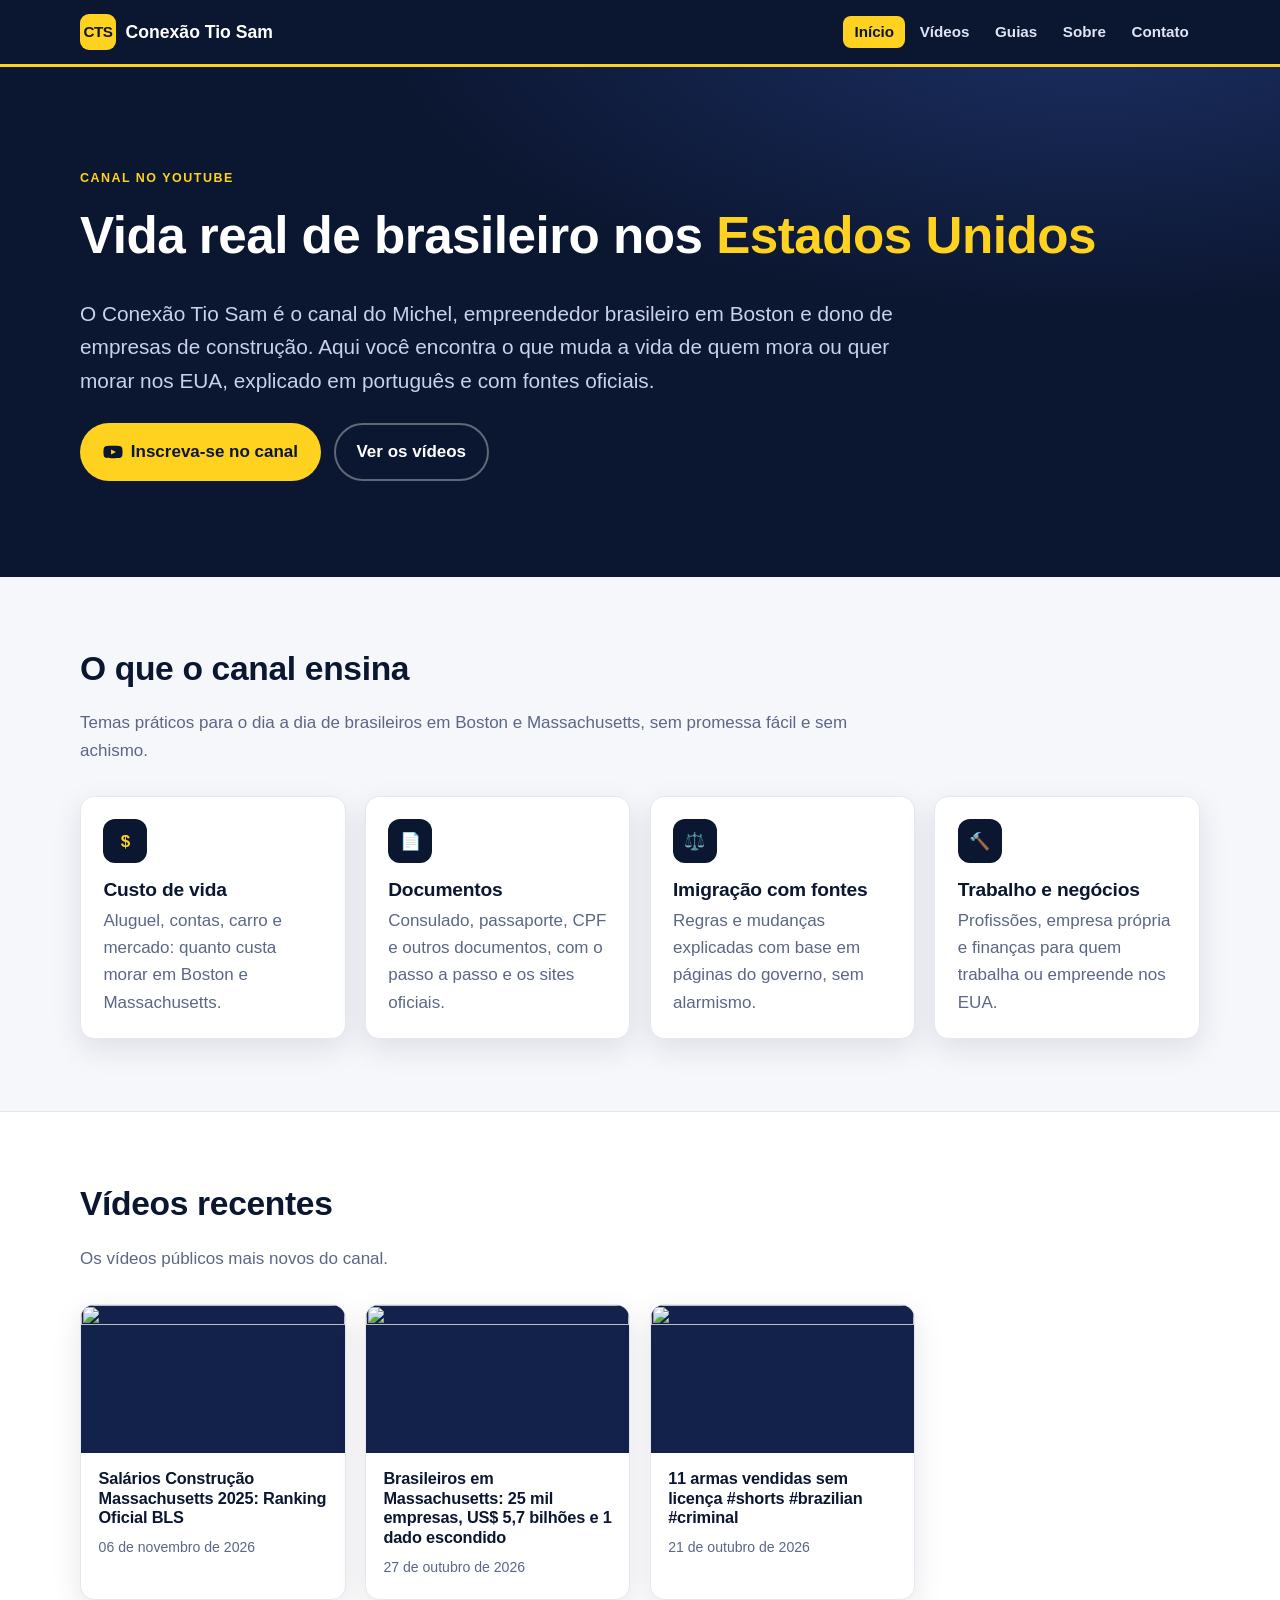
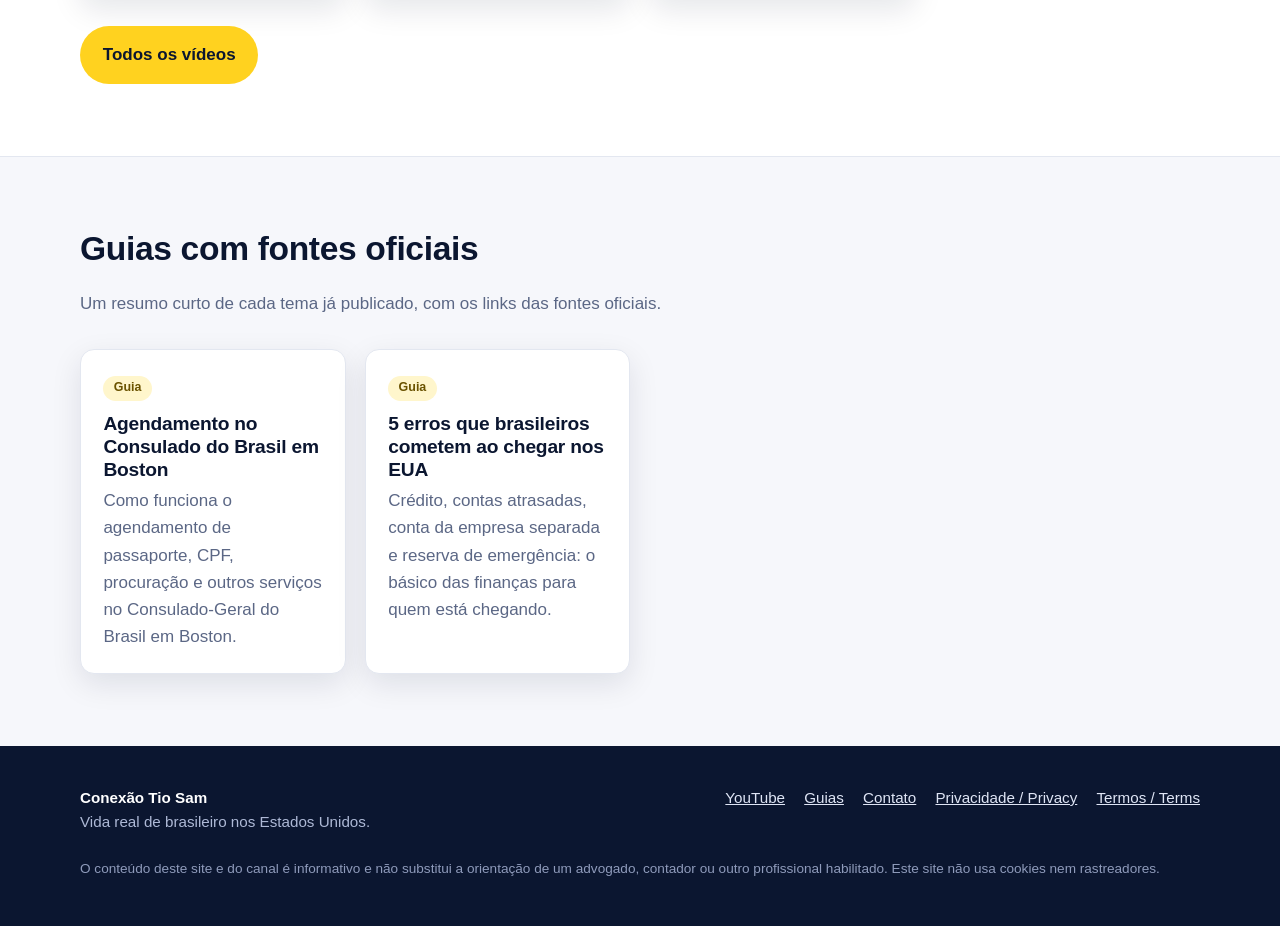
==== commit 70a551fc: "chore: update videos from the YouTube feed" ====
--- a/index.html
+++ b/index.html
@@ -48,15 +48,15 @@
 </div></section>
 <section class="section alt"><div class="container">
   <div class="section-head"><h2>Vídeos recentes</h2><p>Os vídeos públicos mais novos do canal.</p></div>
-  <div class="grid"><a class="video" href="https://www.youtube.com/watch?v=ST39m_5a4UE" rel="noopener">
+  <div class="grid"><a class="video" href="https://www.youtube.com/watch?v=lWuNb5Hqs_U" rel="noopener">
+  <img class="thumb" src="https://i.ytimg.com/vi/lWuNb5Hqs_U/hqdefault.jpg" alt="" loading="lazy" width="480" height="360">
+  <div class="meta"><h3>Salários Construção Massachusetts 2025: Ranking Oficial BLS</h3><time datetime="2026-11-07T01:44:51+00:00">06 de novembro de 2026</time></div>
+</a><a class="video" href="https://www.youtube.com/watch?v=ST39m_5a4UE" rel="noopener">
   <img class="thumb" src="https://i.ytimg.com/vi/ST39m_5a4UE/hqdefault.jpg" alt="" loading="lazy" width="480" height="360">
   <div class="meta"><h3>Brasileiros em Massachusetts: 25 mil empresas, US$ 5,7 bilhões e 1 dado escondido</h3><time datetime="2026-10-27T22:00:24+00:00">27 de outubro de 2026</time></div>
 </a><a class="video" href="https://www.youtube.com/watch?v=LOQDQFfXfsQ" rel="noopener">
   <img class="thumb" src="https://i.ytimg.com/vi/LOQDQFfXfsQ/hqdefault.jpg" alt="" loading="lazy" width="480" height="360">
   <div class="meta"><h3>11 armas vendidas sem licença #shorts #brazilian #criminal</h3><time datetime="2026-10-21T14:07:11+00:00">21 de outubro de 2026</time></div>
-</a><a class="video" href="https://www.youtube.com/watch?v=xthdwCi5CdI" rel="noopener">
-  <img class="thumb" src="https://i.ytimg.com/vi/xthdwCi5CdI/hqdefault.jpg" alt="" loading="lazy" width="480" height="360">
-  <div class="meta"><h3>Brasileiros Presos em MA: 5 Casos Reais</h3><time datetime="2026-10-21T04:00:18+00:00">21 de outubro de 2026</time></div>
 </a></div>
   <div class="actions"><a class="btn btn-primary" href="videos.html">Todos os vídeos</a></div>
 </div></section>
